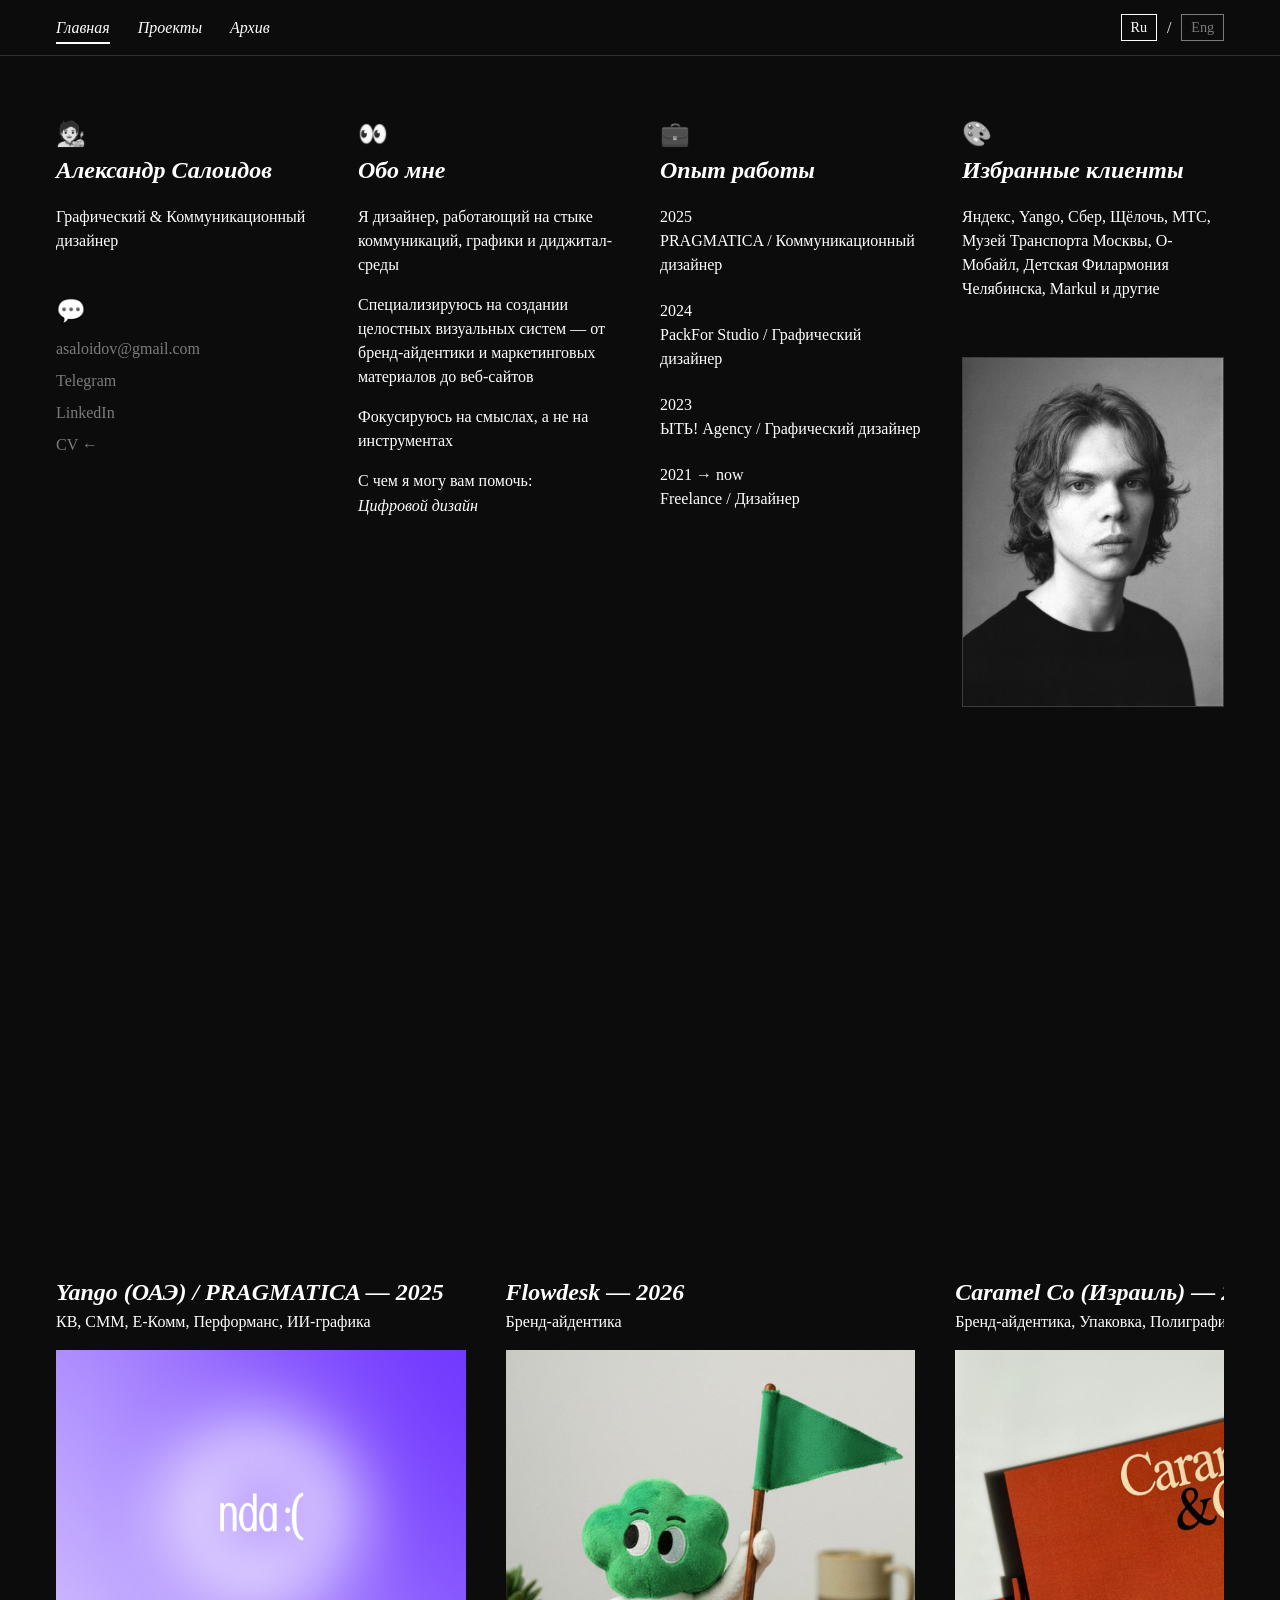
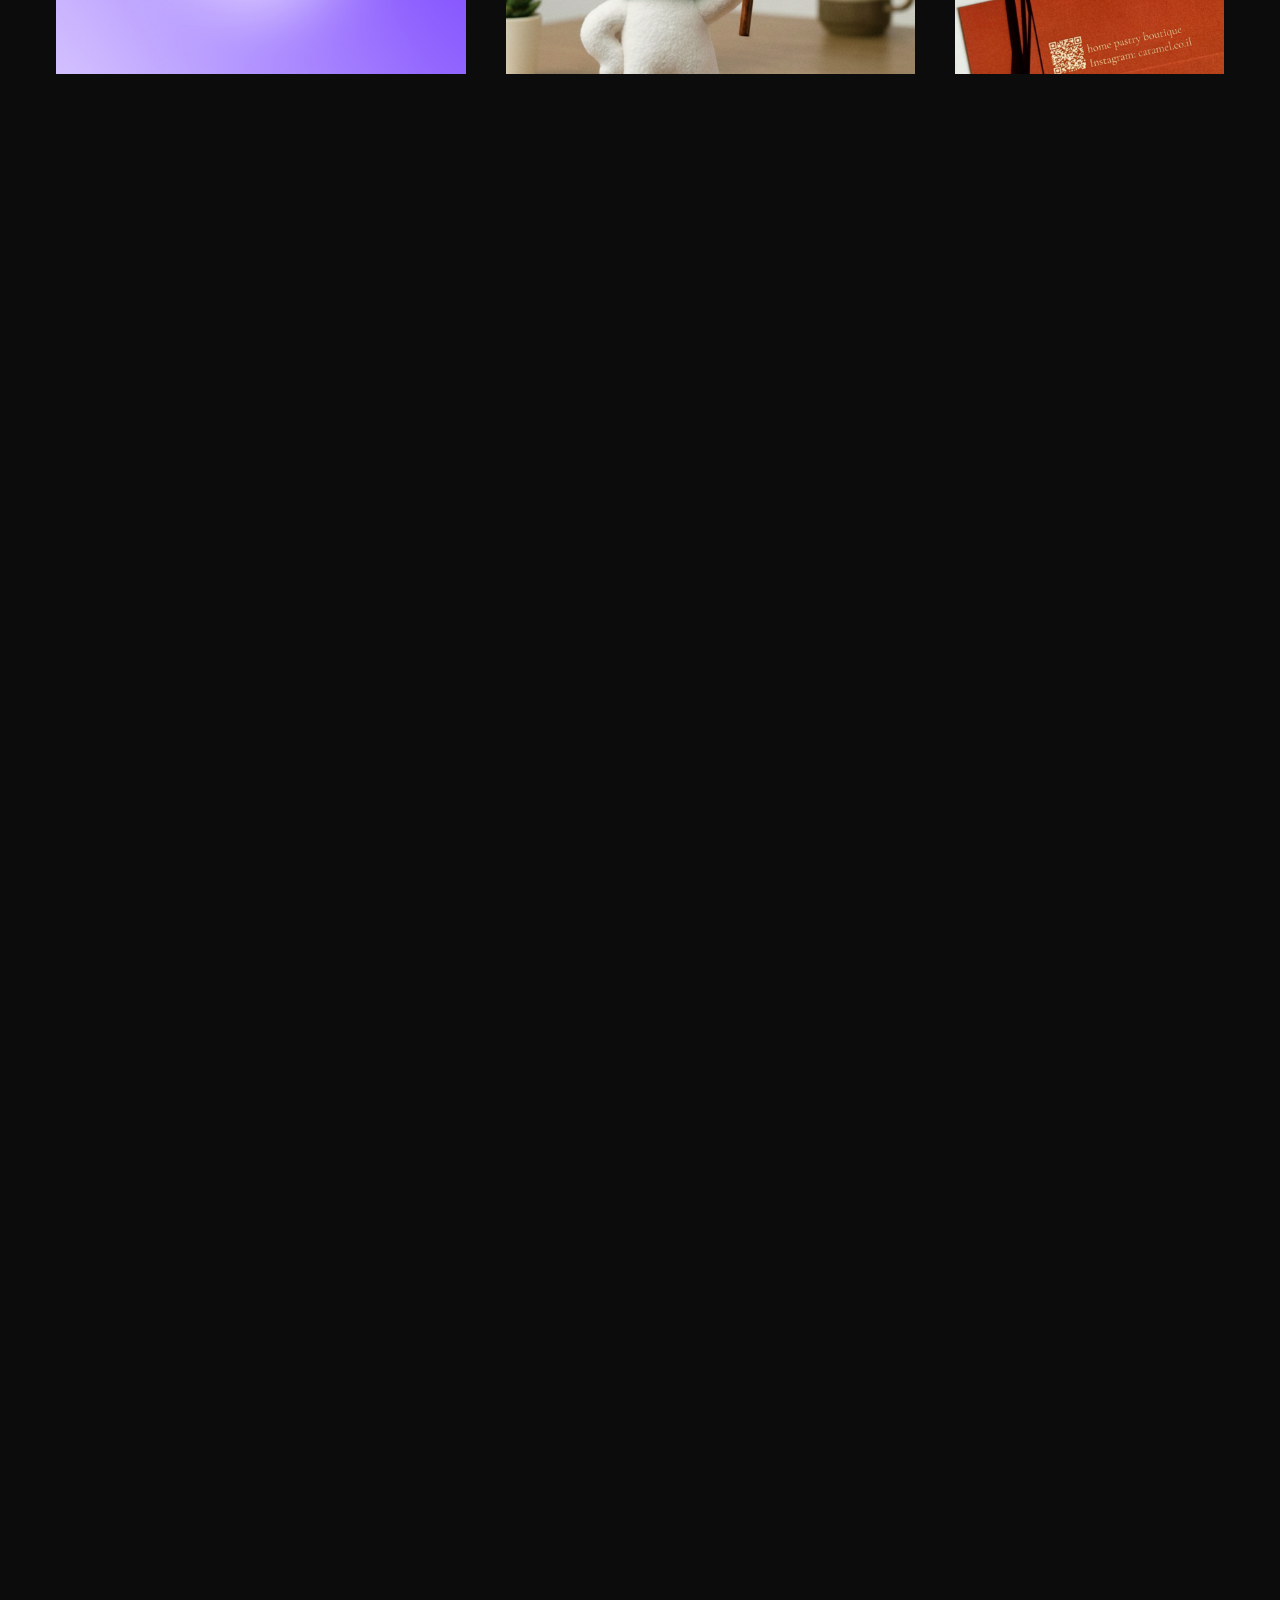
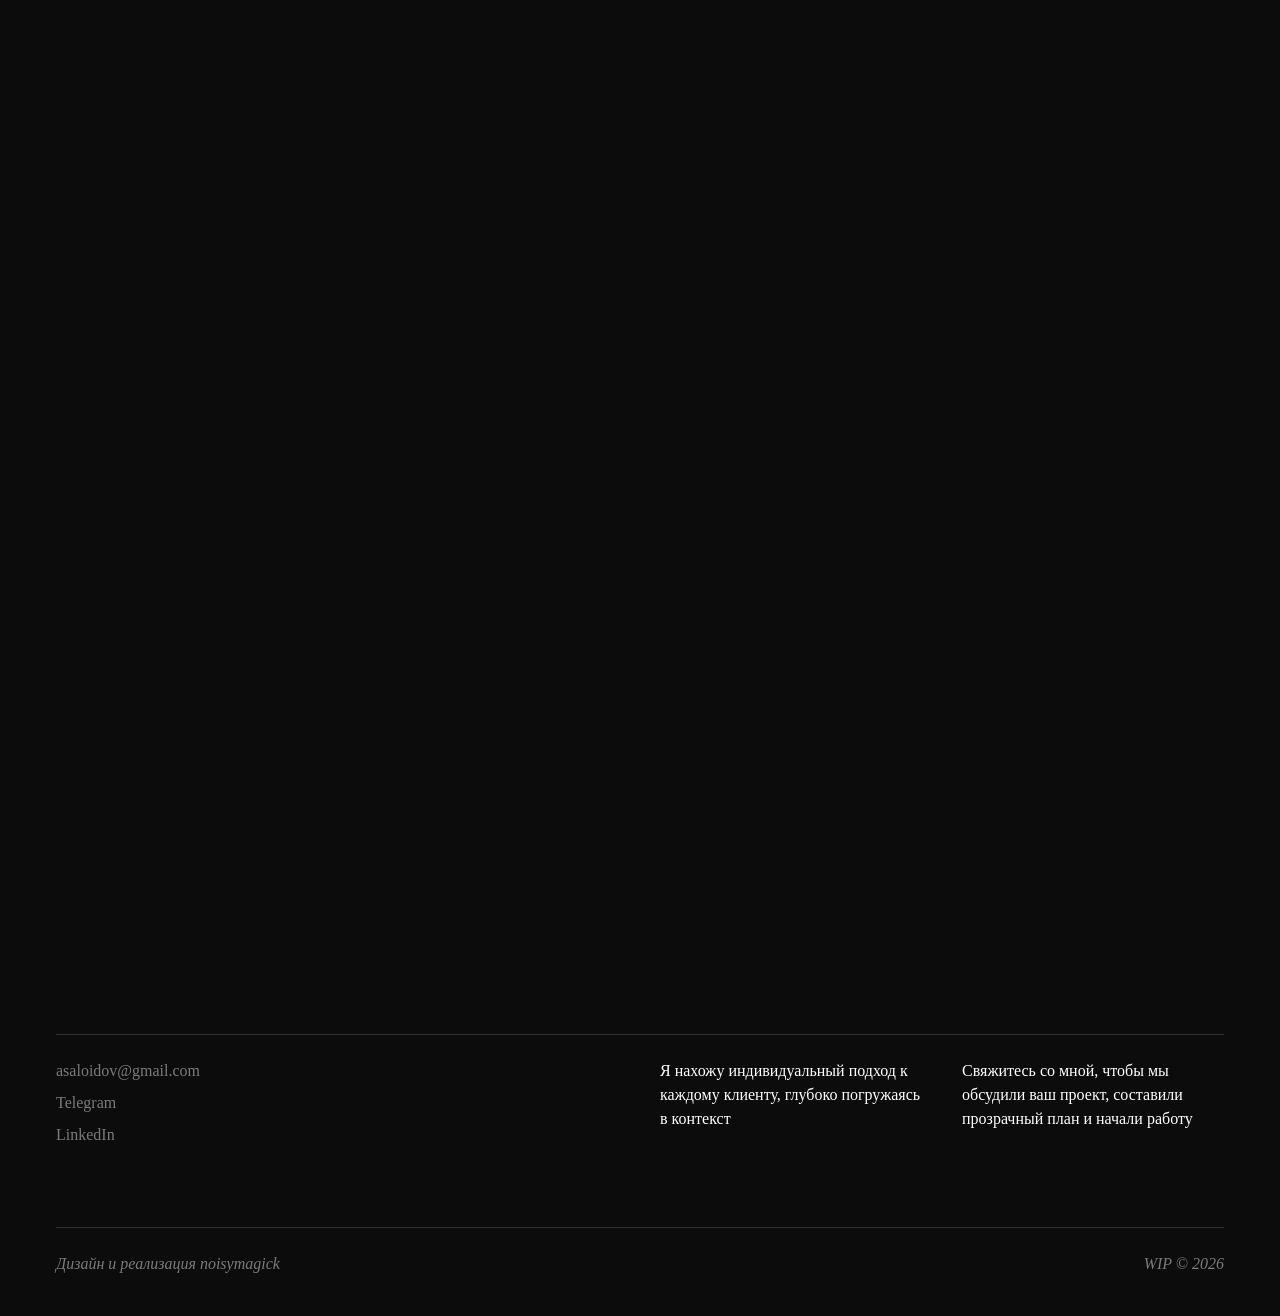
==== index.html @ b4a5da60 "Update portfolio: added preview image and index changes" ====
<!DOCTYPE html>
<html lang="ru">
<head>
<!-- Google tag (gtag.js) -->
<script async src="https://www.googletagmanager.com/gtag/js?id=G-329DNG7QFH"></script>
<script>
  window.dataLayer = window.dataLayer || [];
  function gtag(){dataLayer.push(arguments);}
  gtag('js', new Date());

  gtag('config', 'G-329DNG7QFH');
</script>

<!-- Стандартная кодировка и мета-тег для обеспечения адаптивности на устройствах -->
<meta charset="UTF-8">
<meta name="viewport" content="width=device-width, initial-scale=1.0">

<title>Alexander Saloidov — Portfolio</title>

    <!-- Open Graph (для превью в соцсетях) -->
    <meta property="og:title" content="Alexander Saloidov — Portfolio">
    <meta property="og:description" content="I am a designer working at the intersection of communications, graphic design, and digital environments.">
    <meta property="og:image" content="https://magick.website/img/Preview.jpg">
    <meta property="og:url" content="https://magick.website">
    <meta property="og:type" content="website">
    <meta name="twitter:card" content="summary_large_image">

    <link rel="icon" type="image/png" href="img/favicon.png">
    <link rel="stylesheet" href="style.css">

    <!-- Скрипт для предотвращения эффекта "мигания" контента при загрузке языка -->
    <script>
        (function() {
            var lang = localStorage.getItem('lang') || 'ru';
            var style = document.createElement('style');
            style.textContent = 'body:not(.lang-loaded) { visibility: hidden; }';
            document.head.appendChild(style);
            window.addEventListener('DOMContentLoaded', function() {
                var buttons = document.querySelectorAll('.lang-btn');
                buttons.forEach(function(btn) {
                    btn.classList.remove('active');
                    if (btn.dataset.lang === lang) {
                        btn.classList.add('active');
                    }
                });
            });
        })();
    </script>
</head>

<body>
<canvas class="grain"></canvas>

<header class="header">
    <!-- Навигационная панель с закреплением (sticky) -->
    <nav class="nav">

        <div class="nav-left">

            <div class="nav-indicator"></div>

            <a href="#home" data-i18n="nav.home">Home</a>
            <a href="#projects" data-i18n="nav.projects">Projects</a>
            <a href="#archive" data-i18n="nav.archive">Archive</a>

        </div>

        <div class="lang-switch">
            <!-- Кнопки переключения языка -->
            <button class="lang-btn active" data-lang="ru">
                Ru
            </button>

            <span>/</span>

            <button class="lang-btn" data-lang="en">
                Eng
            </button>

        </div>

    </nav>

</header>

<main>

<section id="home" class="hero reveal">
    <!-- Сетка вводного блока -->
    <div class="intro-grid">

        <div class="intro-col-1">

            <h2 data-i18n="hero.name">Alexander Saloidov</h2>

             <p data-i18n="hero.subtitle" style="margin-bottom: 40px;">Graphic & Communication Designer</p>

             <div class="links">
                 <p class="emoji-bw" style="margin-bottom: 0px; font-size: 24px;">💬</p>

                <a href="mailto:mail@gmail.com">
                    asaloidov@gmail.com
                </a>

                <a href="https://t.me/noisymagick" target="_blank">
                    Telegram
                </a>

                <a href="https://linkedin.com/in/noisymagick" target="_blank">
                    LinkedIn
                </a>

            <a href="https://drive.google.com/drive/folders/1M9Cwk7g5C73wEOG5dkeqZ1lVrzjtoS2z?usp=sharing" target="_blank" data-i18n="general.cv">CV ←</a>

            </div>

        </div>

        <div class="intro-col-2 about-me">
            <!-- Блок "Обо мне" -->
            <h2 data-i18n="hero.about_title">About me:</h2>
            <p data-i18n="hero.about_text_1">I am a designer working at the intersection of communications, graphic design, and digital environments.</p>
            <p data-i18n="hero.about_text_2">I specialize in creating holistic visual systems — from brand identity and marketing materials to websites.</p>
            <p data-i18n="hero.about_text_3">I focus on meaning, not tools.</p>
            <p data-i18n="hero.useful_for">How I can be useful:</p>
            <!-- Контейнер для сменяющихся тегов услуг -->
            <div id="service-tags"></div>

        </div>

        <div class="intro-col-3">
            <h2 data-i18n="hero.experience_title">Work experience:</h2>
            <div class="experience" id="experience-list">
                <!-- Заполняется динамически из JSON -->
            </div>

        </div>

        <div class="intro-col-4">
            <h2 data-i18n="hero.clients_title">Selected Clients:</h2>
            <p data-i18n="hero.clients_text">Yandex, Yango, Sber, Shchel.och, MTS, Moscow Transport Museum, O-Mobile, Chelyabinsk Children's Philharmonic, Markul and others</p>
            
            <div class="portrait">
                <!-- Секция с портретом, привязанная к колонке -->
                <img src="img/me.jpg" alt="portrait">
            </div>
        </div>

    </div>
</section>

<section id="projects" class="reveal" style="padding-top: 80px; margin-top: -56px;">
    <!-- Среда с горизонтальной прокруткой проектов -->
    <div class="projects-row" style="margin-bottom: 80px;">

        <a href="#" class="project-card" data-status="nda" data-project="project-yango.html">

            <div class="project-head">

                <h3 data-ru="Yango (ОАЭ) / PRAGMATICA — 2025" data-en="Yango (UAE) / PRAGMATICA — 2025">Yango (ОАЭ) / PRAGMATICA — 2025</h3>

                <p data-ru="КВ, СММ, Е-Комм, Перформанс, ИИ-графика" data-en="KVs, SMM, E-Comm, Performance, AI-graphics">КВ, SMM, E-Commerce, POS, Перформанс, ИИ-графика</p>

            </div>

            <div class="project-image">
                <img src="img_project_covers/Yasmina.jpg">

            </div>

        </a>

        <!--
        <a href="project-flowdesk.html" class="project-card" data-status="active">

            <div class="project-head">

                <h3 data-ru="Flowdesk — 2026" data-en="Flowdesk — 2026">Flowdesk — 2026</h3>

                <p data-ru="Бренд-айдентика" data-en="Brand Identity">Brand Identity</p>

            </div>

            <div class="project-image">

                <img src="img_project_covers/Flowdesk.jpg" alt="">

            </div>

        </a>
        -->

        <a href="project-flowdesk.html" class="project-card" data-status="active">

            <div class="project-head">

                <h3 data-ru="Flowdesk — 2026" data-en="Flowdesk — 2026">Flowdesk — 2026</h3>

                <p data-ru="Бренд-айдентика" data-en="Brand Identity">Brand Identity</p>

            </div>

            <div class="project-image">

                <img src="img_project_covers/Flowdesk.jpg" alt="">

            </div>

        </a>

        <a href="#" class="project-card" data-status="soon">

            <div class="project-head">

                <h3 data-ru="Caramel Co (Израиль) — 2024" data-en="Caramel Co (Israel) — 2024">Caramel Co (Израиль) — 2024</h3>

                <p data-ru="Бренд-айдентика, Упаковка, Полиграфия" data-en="Brand Identity, Packaging, Print Materials">Brand Identiy, Packaging, Print Materials</p>

            </div>

            <div class="project-image">

                <img src="img_project_covers/CaramelCo.jpg">

            </div>

        </a>

        <a href="#" class="project-card" data-status="nda">

            <div class="project-head">

                <h3 data-ru="Яндекс / PRAGMATICA — 2025" data-en="Yandex / PRAGMATICA — 2025">Яндекс / PRAGMATICA — 2025</h3>

                <p data-ru="КВ, Полиграфия, ИИ-Графика" data-en="KV's, Print Materials, AI-Graphics">КВ, Полиграфия, ИИ-Графика</p>

            </div>

            <div class="project-image">

                <img src="img_project_covers/AliceAI.jpg">

            </div>

        </a>

        <a href="project-lukum.html" class="project-card" data-status="Active">

            <div class="project-head">

                <h3 data-ru="Lukum / PackFor — 2024" data-en="Lukum / PackFor — 2024">Lukum / PackFor — 2024</h3>

                <p data-ru="Бренд-айдентика, упаковка" data-en="Brand Identity, Packaging">Brand Identiy, Packaging</p>

            </div>

            <div class="project-image">

                <img src="img_project_covers/LUKUM.jpg">

            </div>

        </a>


        <a href="#" class="project-card" data-status="soon">

            <div class="project-head">

                <h3 data-ru="Яндекс Музыка — 2026" data-en="Yandex Music — 2026">Яндекс Музыка — 2026</h3>

                <p data-ru="КВ, ИИ-графика" data-en="KVs, AI-graphics">КВ, ИИ-графика</p>

            </div>

            <div class="project-image">

                <img src="img_project_covers/YandexMusic.jpg">

            </div>

        </a>

        <a href="#" class="project-card" data-status="soon">

            <div class="project-head">

                <h3 data-ru="КРОВ — 2024" data-en="KROV — 2024">КРОВ — 2024</h3>

                <p data-ru="Бренд-айдентика, Полиграфия, Упаковка" data-en="Brand Identity, Print Materials, Packaging">Brand Identiy, Print Materials, Packaging</p>

            </div>

            <div class="project-image">

                <img src="img_project_covers/KROV.jpg">

            </div>

        </a>

        <a href="#" class="project-card" data-status="soon">

            <div class="project-head">

                <h3 data-ru="МРАКОБЕС — 2020 → 2026" data-en="MRAKOBES — 2020 → 2026">МРАКОБЕС — 2020 → 2026</h3>

                <p data-ru="Арт-Дирекшн" data-en="Art-Direction">Art-Direction, Print Materials, Logotype, Merch Design</p>

            </div>

            <div class="project-image">

                <img src="img_project_covers/MRAKOBES.jpg">

            </div>

        </a>

        <a href="#" class="project-card" data-status="soon">

            <div class="project-head">

                <h3 data-ru="О-Мобайл (Таджикистан) / ЫТЬ!  — 2024" data-en="O-Mobile (Tajikistan) / YT! — 2024">О-Мобайл (Таджикистан) / ЫТЬ!  — 2024</h3>

                <p data-ru="СММ, POS, КВ" data-en="SMM, POS, KVs">SMM, POS, KВ</p>

            </div>

            <div class="project-image">

                <img src="img_project_covers/OMobile.jpg">

            </div>

        </a>

        <a href="#" class="project-card" data-status="soon">

            <div class="project-head">

                <h3 data-ru="Agency Portfolio Redesign / ЫТЬ! — 2024" data-en="Agency Portfolio Redesign / YT! — 2024">Agency Portfolio Redesign / ЫТЬ! — 2024</h3>

                <p data-ru="Веб-дизайн" data-en="Web-Design">Web-Design</p>

            </div>

            <div class="project-image">

                <img src="img_project_covers/ITE_Website.jpg">

            </div>

        </a>

    </div>

</section>

<section id="archive" class="reveal">
    <!-- Сетка архива, изображения добавляются динамически из script.js -->
    <div class="archive-grid" id="archive-grid">
    </div>

</section>

<footer class="footer">
    <div class="footer-main">
        <div class="f-col contact">
            <a href="mailto:asaloidov@gmail.com">asaloidov@gmail.com</a>
            <a href="https://t.me/noisymagick" target="_blank">Telegram</a>
            <a href="https://linkedin.com/in/noisymagick" target="_blank">LinkedIn</a>
        </div>
        <div class="f-col">
            <p data-i18n="footer.open_to_work">Чувствуйте себя свободно, я открыт<br>к коммуникации</p>
        </div>
        <div class="f-col">
            <p data-i18n="footer.approach_text">Нахожу индивидуальный подход <br>к каждому клиенту, глубоко погружаясь<br>в контекст и цели</p>
        </div>
        <div class="f-col">
            <p data-i18n="footer.contact_text">Свяжитесь со мной, чтобы мы обсудили<br>ваш проект, составили прозрачный план<br>и начали работу</p>
        </div>
    </div>
    <div class="footer-bottom">
        <p data-i18n="footer.credits">Дизайн и реализация noisymagick</p>
        <p>WIP © 2026</p>
    </div>
</footer>

</main>

<!-- Модальное окно для доступа к проектам под NDA (защита паролем) -->
<div id="nda-modal" class="nda-modal">
    <div class="nda-modal-content">
        <div class="nda-input-row">
            <input type="password" id="nda-input" data-i18n-attr="placeholder:nda.placeholder">
            <button id="nda-submit"><span>&rarr;</span></button>
        </div>
    </div>
</div>

<script src="script.js"></script>

</body>
</html>
---- style.css ----
/* Эффект зерна */
.grain {
    position: fixed;
    top: 0;
    left: 0;
    width: 100%;
    height: 100%;
    z-index: 1000;
    pointer-events: none;
    opacity: 1;
}

/* Общие стили */
:root {
    --space-xs: 8px;
    --space-s: 16px;
    --space-m: 24px;
    --space-l: 40px;
    --space-xl: 80px;
    --space-xxl: 120px;
    --container-padding: 56px;
}

.container {
    padding-left: var(--container-padding);
    padding-right: var(--container-padding);
}

@media (max-width: 768px) {
    :root {
        --container-padding: 20px;
    }
}
* {
    margin: 0;
    padding: 0;
    box-sizing: border-box;
}

html {
    scroll-behavior: smooth;
    scroll-padding-top: 56px;
    -webkit-text-size-adjust: 100%;
    text-size-adjust: 100%;
}

/* Предотвращение мигания контента при загрузке языка */
body:not(.lang-loaded) {
    visibility: hidden;
}

body {
    background: #0C0C0C;
    color: #ffffff;
    font-family: "Times New Roman", serif;
    font-size: 1rem; /* 16px */
    line-height: 1.5;
}

a {
    text-decoration: none;
    color: white;
}

img {
    display: block;
    width: 100%;
}

/* Хедер и навигация */
.header {
    position: sticky;
    top: 0;
    z-index: 100;
    background: #0C0C0C;
}

.nav {
    height: 56px;
    display: flex;
    justify-content: space-between;
    align-items: center;
    padding: 0 var(--container-padding);
    border-bottom: 1px solid #ffffff26;
}

.nav-left {
    position: relative;
    display: flex;
    gap: 28px;
}

.nav-left a {
    font-size: 1em; /* 18px */
    font-style: italic;
}

.nav-indicator {
    position: absolute;
    bottom: -4px;
    left: 0;
    height: 2px;
    background: white;
    transition: width 0.3s cubic-bezier(0.4, 0, 0.2, 1), left 0.3s cubic-bezier(0.4, 0, 0.2, 1);
}

/* Языковой переключатель */
.lang-switch {
    display: flex;
    align-items: center;
    gap: 10px;
}

.lang-btn {
    background: #0C0C0C;
    border: 1px solid #ffffff;
    color: #ffffff;
    cursor: pointer;
    font-family: inherit;
    font-size: 0.888em; /* 16px */
    opacity: .45;
    transition: .25s;
    padding: 0.25em 0.625em;
}

.lang-btn:hover {
    opacity: 1;
}

.lang-btn.active {
    opacity: 1;
}

/* Главная секция */
.hero {
    min-height: 100vh;
    padding: 60px var(--container-padding) 100px;
}

.intro-grid {
    display: grid;
    grid-template-columns: repeat(4, 1fr);
    grid-template-rows: auto auto;
    gap: 40px;
    align-items: start;
}

/* Портрет */
.portrait {
    width: 100%;
    margin-top: 56px;
    transition: opacity 0.3s ease;
    opacity: 1;
}

.portrait.hidden {
    opacity: 0;
}

.intro-grid h2 {
    font-size: 1.5em; /* 24px */
    font-style: italic;
    margin-bottom: 0.7em;
}

h2 .emoji, h2 .emoji-bw {
    font-style: normal;
}

.intro-grid p {
    font-size: 1em; /* 16px */
    margin-bottom: 1.0em;
}

.about-me p:has(+ #service-tags) {
    margin-bottom: 0;
}

#service-tags {
    font-size: 1em; /* 16px */
    font-style: italic;
    opacity: 0.65;
    height: 1.5em;
    position: relative;
    transition: opacity 0.3s;
    margin-top: 0.1em;
}

.emoji {
    font-size: 11em; /* 36px */
    margin-top: 0.88em;
    filter: grayscale(100%);
}

.emoji-bw {
    filter: grayscale(100%);
    display: inline-block;
}

.links {
    margin-top: 24px;
    display: flex;
    flex-direction: column;
    gap: 8px;
}

.links a {
    width: max-content;
    opacity: .45;
    transition: .3s;
}

.links a:hover {
    opacity: 1;
}

.experience {
    display: flex;
    flex-direction: column;
    gap: 6px;
}

.portrait img {
    border: 1px solid rgba(255, 255, 255, .2);
}

/* Секция проектов */
#projects {
    padding: 0 var(--container-padding) 200px;
}

.projects-row {
    display: flex;
    gap: 40px;
    overflow-x: auto;
    scrollbar-width: none;
    align-items: flex-end;
}

.projects-row::-webkit-scrollbar {
    display: none;
}

.project-card {
    flex: 0 0 32vw;
    display: flex;
    flex-direction: column;
    gap: 1.0em;
    color: #ffffff;
    /* Фиксированная высота */
    height: 694px;
    padding-bottom: 0;
}

.project-head {
    height: 60px;
    margin-top: auto;
}

.project-head h3 {
    font-size: 1.5em; /* 24px */
    font-style: italic;
    margin-bottom: 0.01em;
    white-space: nowrap;
    overflow: hidden;
    text-overflow: ellipsis;
}

.project-head h3 .emoji, .project-head h3 .emoji-bw {
    font-style: normal;
}

.project-image {
    width: 100%;
    flex: 0 0 324px;
    overflow: hidden;
    order: 2;
    transition: flex .5s cubic-bezier(.22, .61, .36, 1);
}

.project-card:hover .project-image {
    flex: 0 0 calc(660px - 140px); /* Вычитаем высоту контента для компенсации */
}

@media (max-width: 1024px) {
    .project-head h3 {
        font-size: 1.25em;
    }
}

@media (max-width: 768px) {
    .project-card, .project-card:hover {
        height: auto;
    }
    .project-card:hover .project-image {
        flex: 0 0 324px;
    }
    .project-card:hover img {
        transform: scale(1);
    }
    .project-head h3 {
        font-size: 1.1em;
        max-width: 100%;
    }
}

.project-image img {
    width: 100%;
    height: 100%;
    object-fit: cover;
    transition: transform .9s cubic-bezier(.22, .61, .36, 1);
}

.project-card:hover img {
    transform: scale(1.05);
}

/* Курсор "Soon" */
.cursor-soon {
    position: fixed;
    pointer-events: none;
    z-index: 9999;
    font-size: 1em; /* 18px */
    font-style: italic;
    background: #000000;
    color: #ffffff;
    padding: 0.22em 0.55em;
    opacity: 0;
    transition: opacity 0.2s;
}

/* Архив */
#archive {
    padding: 80px var(--container-padding) 120px;
}

.archive-grid {
    column-count: 4;
    column-gap: 20px;
}

.archive-grid img {
    display: block;
    width: 100%;
    margin-bottom: 20px;
    break-inside: avoid;
    cursor: zoom-in;
    transition: opacity 0.3s ease, transform 0.3s ease;
}

.archive-grid img:hover {
    opacity: 0.8;
    transform: scale(1.02);
}

/* Модальные окна */
.image-modal, .nda-modal {
    display: none;
    position: fixed;
    top: 0;
    left: 0;
    width: 100%;
    height: 100%;
    background: #0c0c0cf2;
    justify-content: center;
    align-items: center;
    z-index: 1000;
}

.image-modal img {
    max-width: 90%;
    max-height: 90%;
    object-fit: contain;
}

.close-modal {
    position: absolute;
    top: 20px;
    right: 40px;
    color: white;
    font-size: 40px;
    cursor: pointer;
}

.nda-modal-content {
    background: #0C0C0C;
    padding: 0;
    width: 400px;
    border: 1px solid #333333;
}

.nda-input-row {
    display: flex;
    background: #0C0C0C;
}

.nda-input-row input {
    background: transparent;
    border: none;
    color: #ffffff;
    padding: 0.83em 1.11em;
    font-family: "Times New Roman", serif;
    font-size: 1em; /* 18px */
    font-style: italic;
    flex-grow: 1;
    outline: none;
}

.nda-input-row button {
    background: transparent;
    border-left: 1px solid #333333;
    color: #ffffff;
    padding: 0 1.11em;
    cursor: pointer;
    font-size: 1em; /* 18px */
    font-family: "Times New Roman", serif;
    transition: .25s;
    width: 3.33em;
    height: 3.33em;
    opacity: .45;
    border: 1px solid transparent;
}

.nda-input-row button:hover {
    opacity: 1;
    border: 1px solid #ffffff;
}

#nda-error {
    font-family: "Times New Roman", serif;
    font-style: italic;
    font-size: 0.888em; /* 16px */
    color: #888;
    margin-top: 0.55em;
}

/* Эффект появления */
.reveal {
    opacity: 0;
    transition: opacity 0.8s ease-out;
}

.reveal.visible {
    opacity: 1;
}

/* CTA Секция */
.contact-cta {
    padding: var(--space-xl) var(--container-padding);
}

.email-row {
    margin-top: var(--space-l);
    font-size: 4em;
    font-style: italic;
    border-top: 1px solid #ffffff26;
    padding-top: var(--space-m);
}

/* Футер */
.footer {
    padding: 0 var(--container-padding) var(--space-l);
}

.footer-main {
    display: grid;
    grid-template-columns: repeat(4, 1fr);
    gap: var(--space-l);
    padding-top: var(--space-m);
    padding-bottom: 80px;
    border-top: 1px solid #ffffff26;
    border-bottom: 1px solid #ffffff26;
}

.f-col {
    display: flex;
    flex-direction: column;
    gap: 16px;
}

.f-col.contact {
    gap: 8px;
}

.f-col.contact a {
    width: max-content;
    opacity: .45;
    transition: .3s;
}

.f-col.contact a:hover {
    opacity: 1;
}

.footer-line {
    display: none;
}

.footer-bottom {
    display: flex;
    justify-content: space-between;
    padding-top: var(--space-m);
    opacity: 0.45;
    font-size: 1rem;
    font-style: italic;
}

@media (max-width: 768px) {
    .footer { padding: 0 20px var(--space-l); }
    .footer-main {
        grid-template-columns: 1fr;
        gap: var(--space-l);
    }
    .footer-line { margin-left: -20px; }
}

/* Проектная страница - стили */
.project-content-wrapper {
    display: flex;
    height: calc(100vh - 56px);
    overflow: hidden;
    padding: var(--container-padding);
    gap: 40px;
}

.project-info {
    width: 30%;
    overflow-y: auto;
}

.project-content {
    width: 70%;
    overflow-y: auto;
    scrollbar-width: none;
}

.project-content::-webkit-scrollbar {
    display: none;
}

.project-content img {
    width: 100%;
    display: block;
    margin: 0;
    padding: 0;
}

.project-info h1 {
    font-size: 1.5em; /* 24px */
    font-style: italic;
    margin-bottom: 1em;
}

.project-meta {
    margin-bottom: 2em;
}

.meta-label {
    font-size: 0.888em; /* 16px */
    font-style: italic;
    margin-bottom: 0.22em !important;
}

.meta-value {
    font-size: 1em; /* 18px */
    margin-bottom: 1.11em !important;
}

.project-info p {
    font-size: 1em; /* 18px */
    margin-bottom: 1.11em;
    line-height: 1.35;
}

.back-link {
    display: inline-block;
    margin-bottom: 40px;
    font-style: italic;
    text-decoration: none;
    color: #ffffff;
    opacity: 0.6;
}

.back-link:hover {
    opacity: 1;
}

.behance-link {
    font-style: italic;
    color: #888;
    text-decoration: none;
    transition: .3s;
}

.behance-link:hover {
    opacity: 1;
    color: #fff;
}

/* Адаптивность */
@media (max-width: 1200px) {
    .intro-grid {
        grid-template-columns: repeat(4, 1fr);
        gap: 50px;
    }
    .project-card {
        flex: 0 0 42vw;
    }
}

@media (max-width: 768px) {
    .nda-modal-content {
        width: calc(100% - 40px);
    }
    .nav { padding: 0 var(--container-padding); }
    .hero { padding: 40px var(--container-padding) 80px; }
    #projects, #archive, .footer {
        padding-left: var(--container-padding);
        padding-right: var(--container-padding);
    }
    .footer {
        grid-template-columns: 1fr;
        gap: 30px;
    }
    .intro-grid {
        grid-template-columns: 1fr;
        gap: 40px;
    }
    .portrait {
        position: fixed;
        bottom: 20px;
        right: 20px;
        width: 40vw;
        max-width: 160px;
        z-index: 50;
        margin-top: 0;
    }
    .nav-left { gap: 16px; }
    .nav-left a { font-size: 0.888em; /* 16px */ }
    .project-card { flex: 0 0 85vw; }
    .archive-grid { column-count: 2; column-gap: 15px; }
    
    .project-content-wrapper {
        flex-direction: column;
        height: auto;
        overflow-y: auto;
        padding: 20px;
        gap: 20px;
    }
    .project-info {
        width: 100%;
        overflow: visible;
    }
    .project-content {
        width: 100%;
        overflow: visible;
    }
    /* Добавляем перенос слов для предотвращения артефактов */
    body {
        word-break: break-word;
    }
}
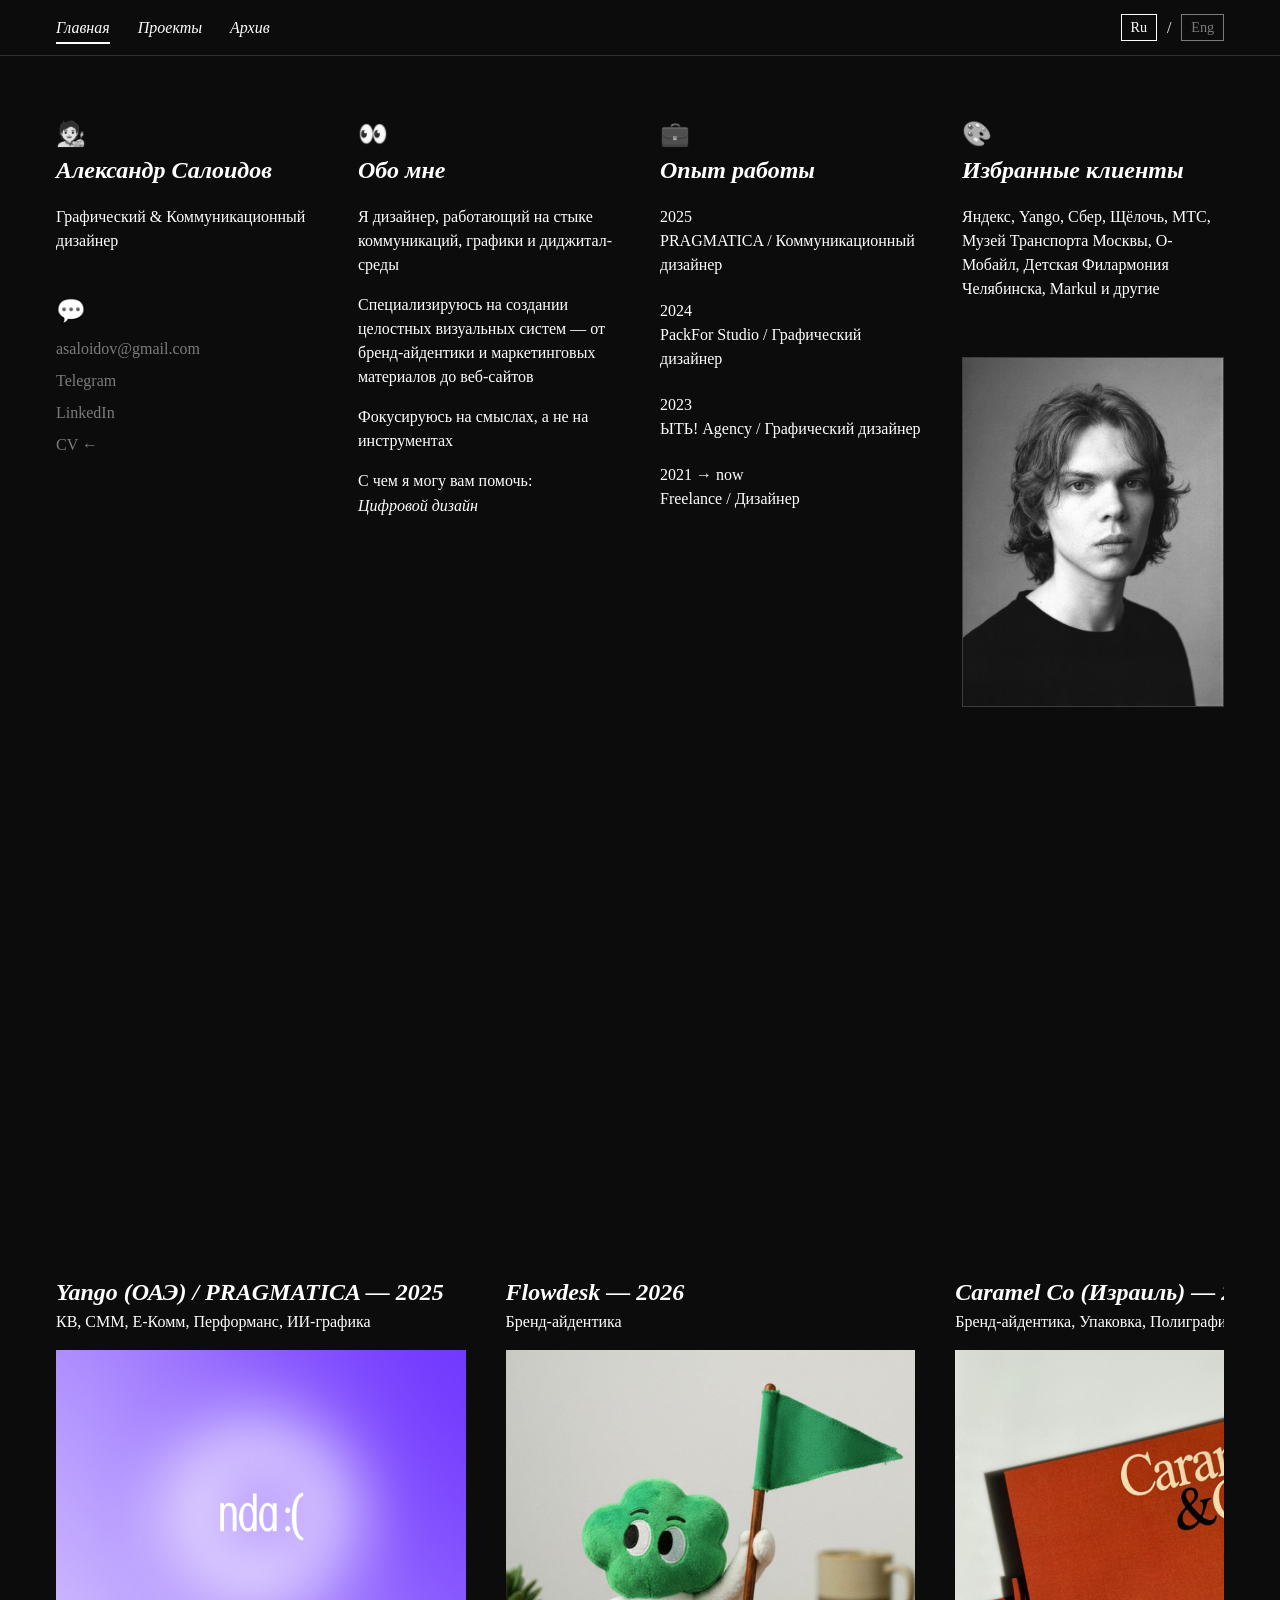
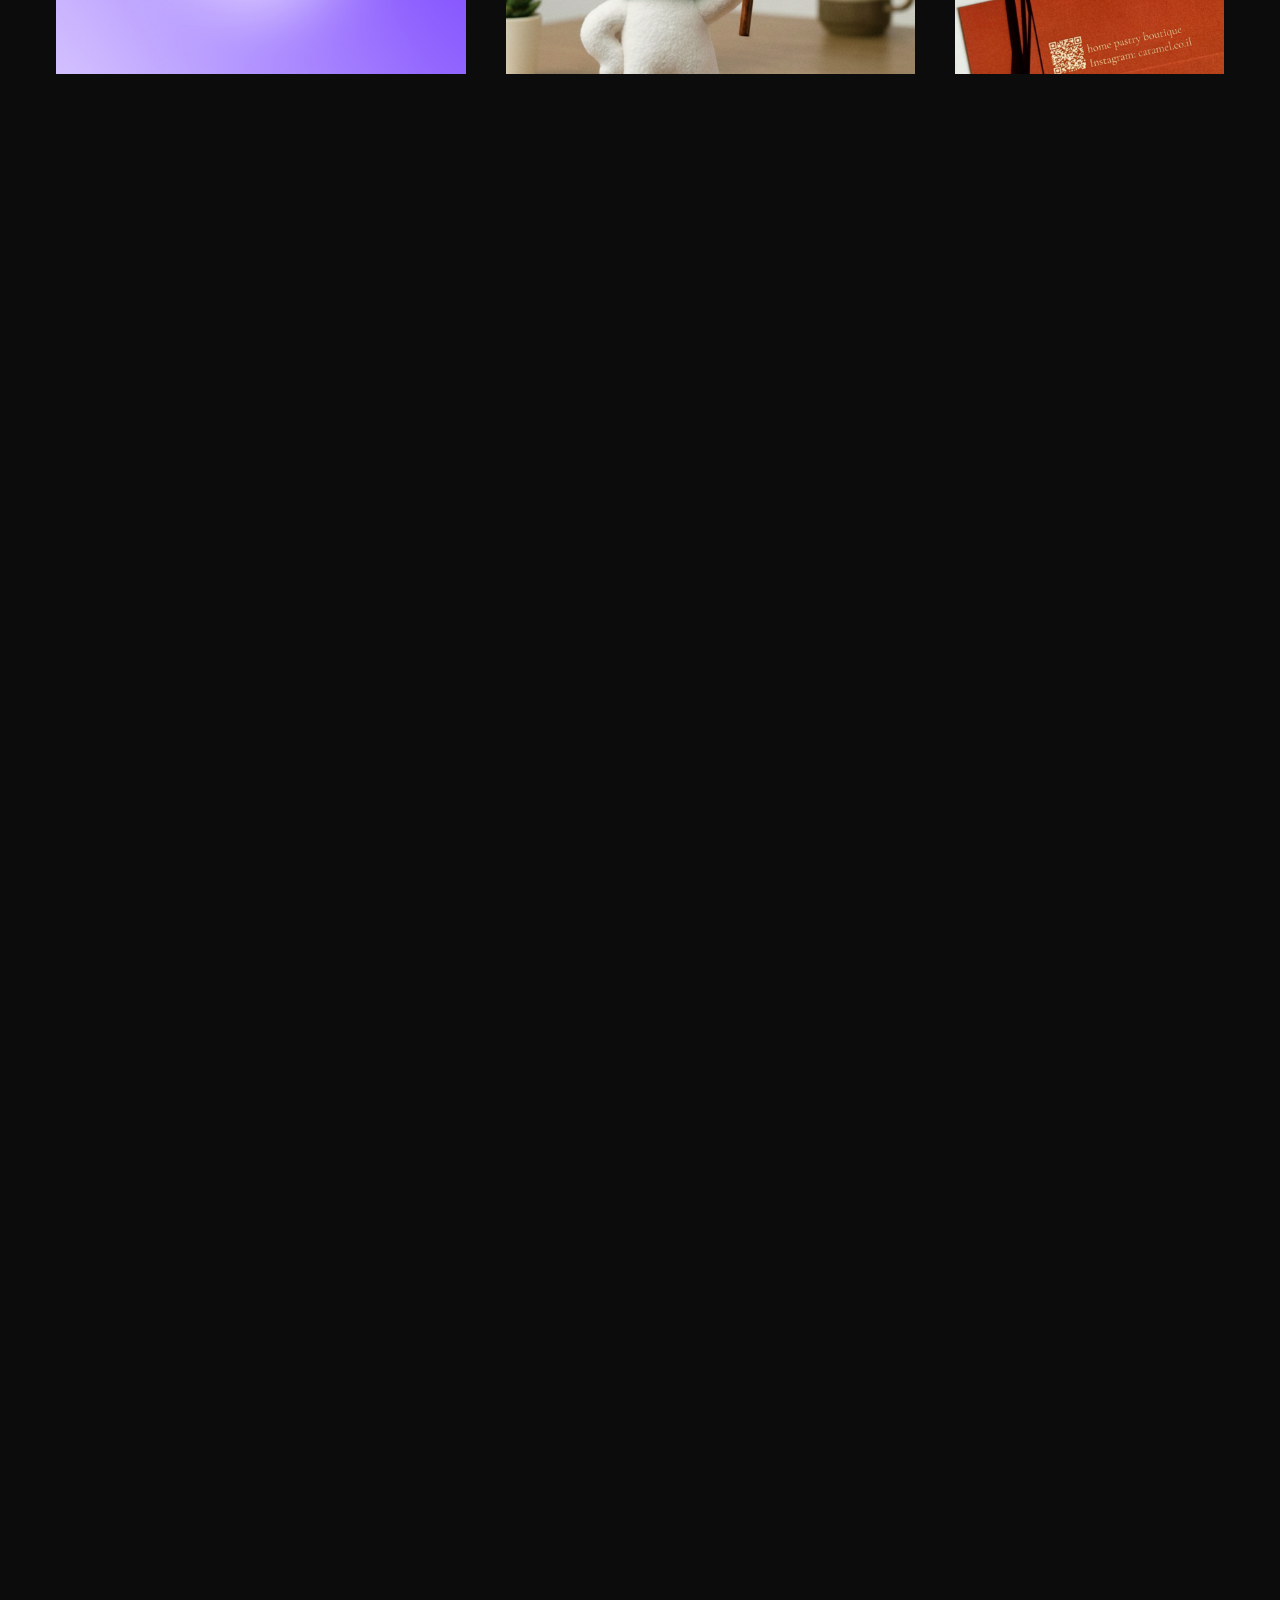
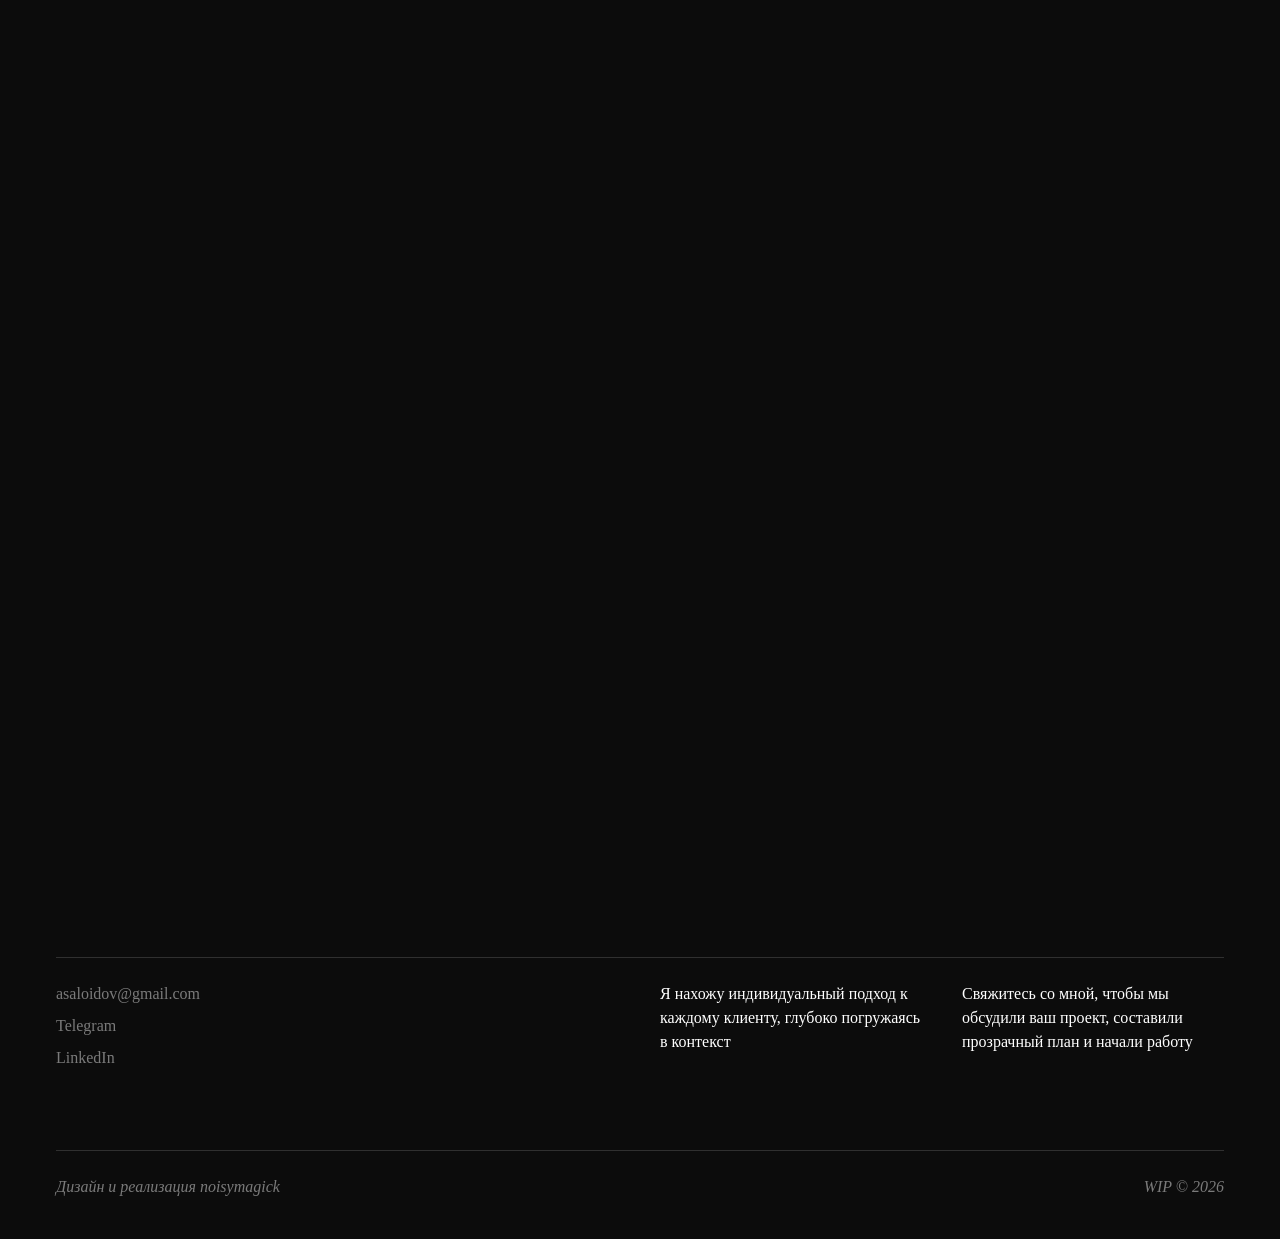
==== commit a2e973e6: "Update og:image URL to break cache" ====
--- a/index.html
+++ b/index.html
@@ -20,7 +20,7 @@
     <!-- Open Graph (для превью в соцсетях) -->
     <meta property="og:title" content="Alexander Saloidov — Portfolio">
     <meta property="og:description" content="I am a designer working at the intersection of communications, graphic design, and digital environments.">
-    <meta property="og:image" content="https://magick.website/img/Preview.jpg">
+    <meta property="og:image" content="https://magick.website/img/Preview.jpg?v=2">
     <meta property="og:url" content="https://magick.website">
     <meta property="og:type" content="website">
     <meta name="twitter:card" content="summary_large_image">
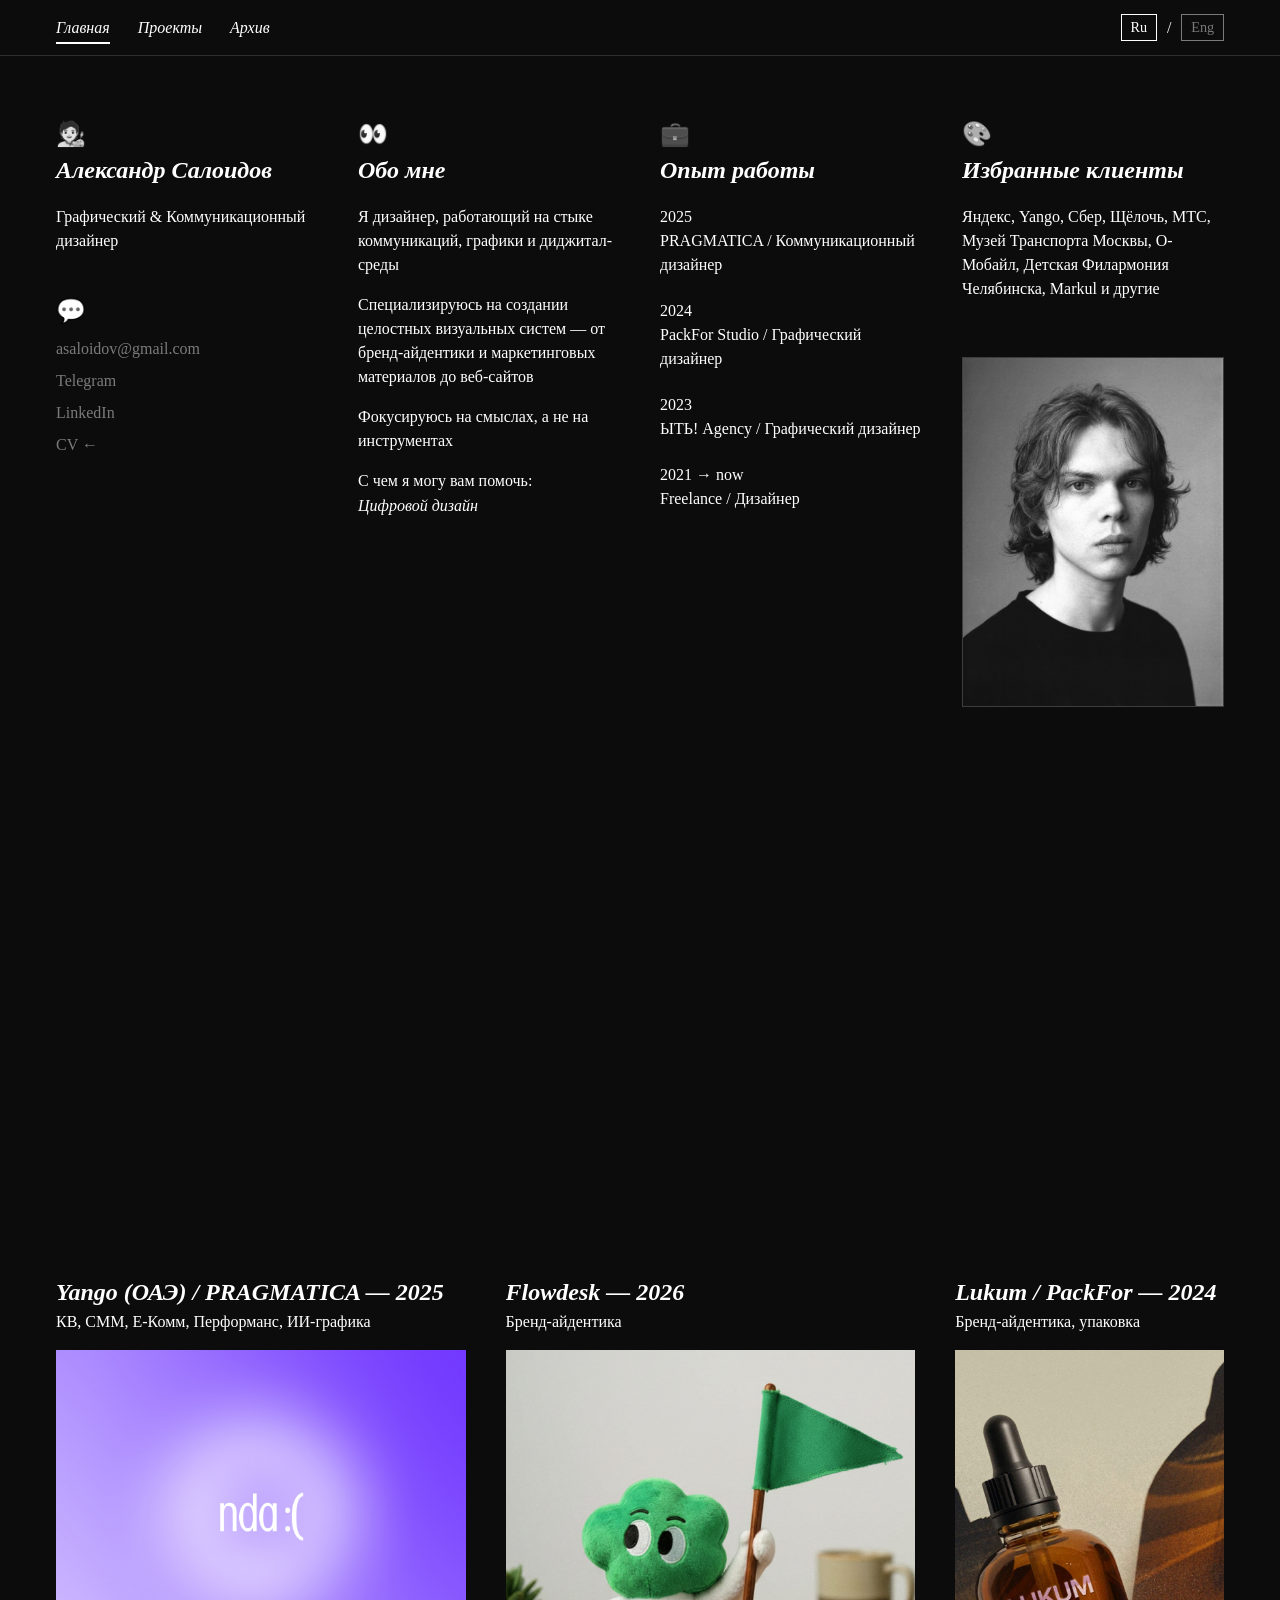
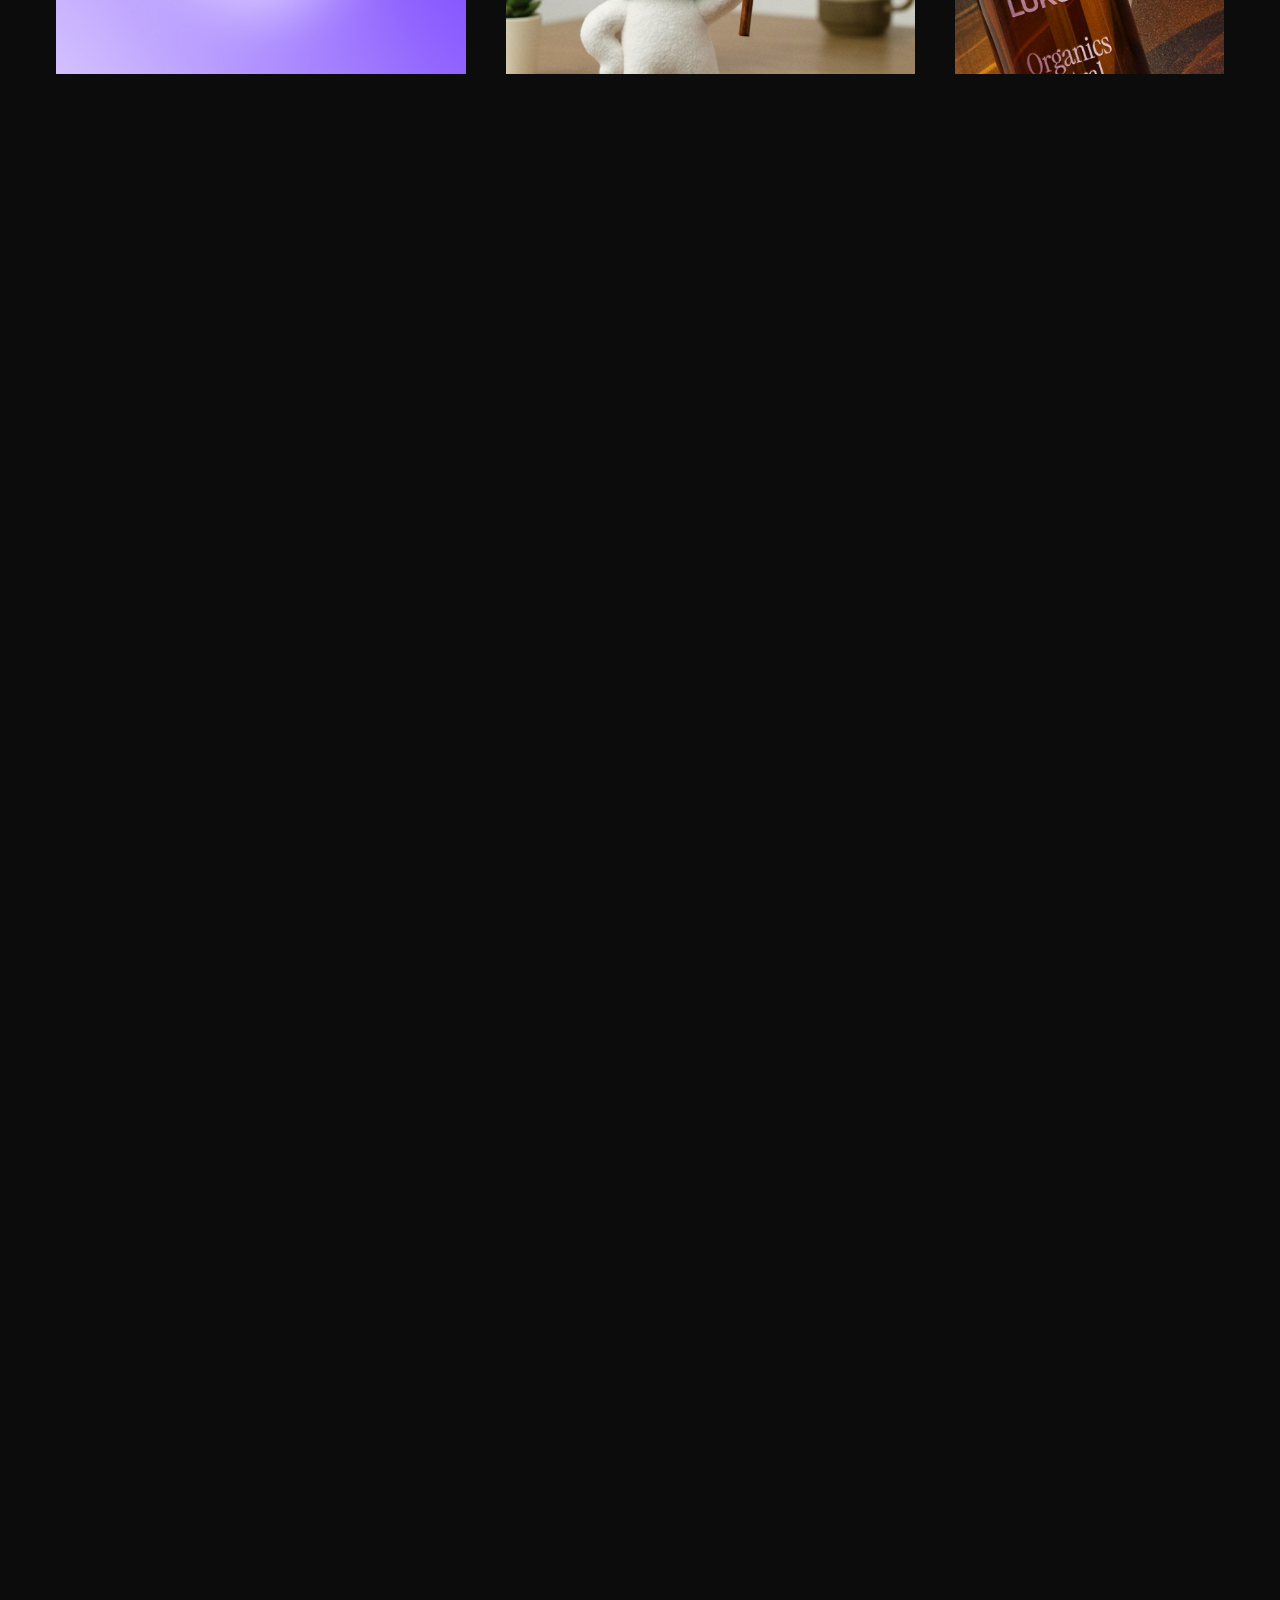
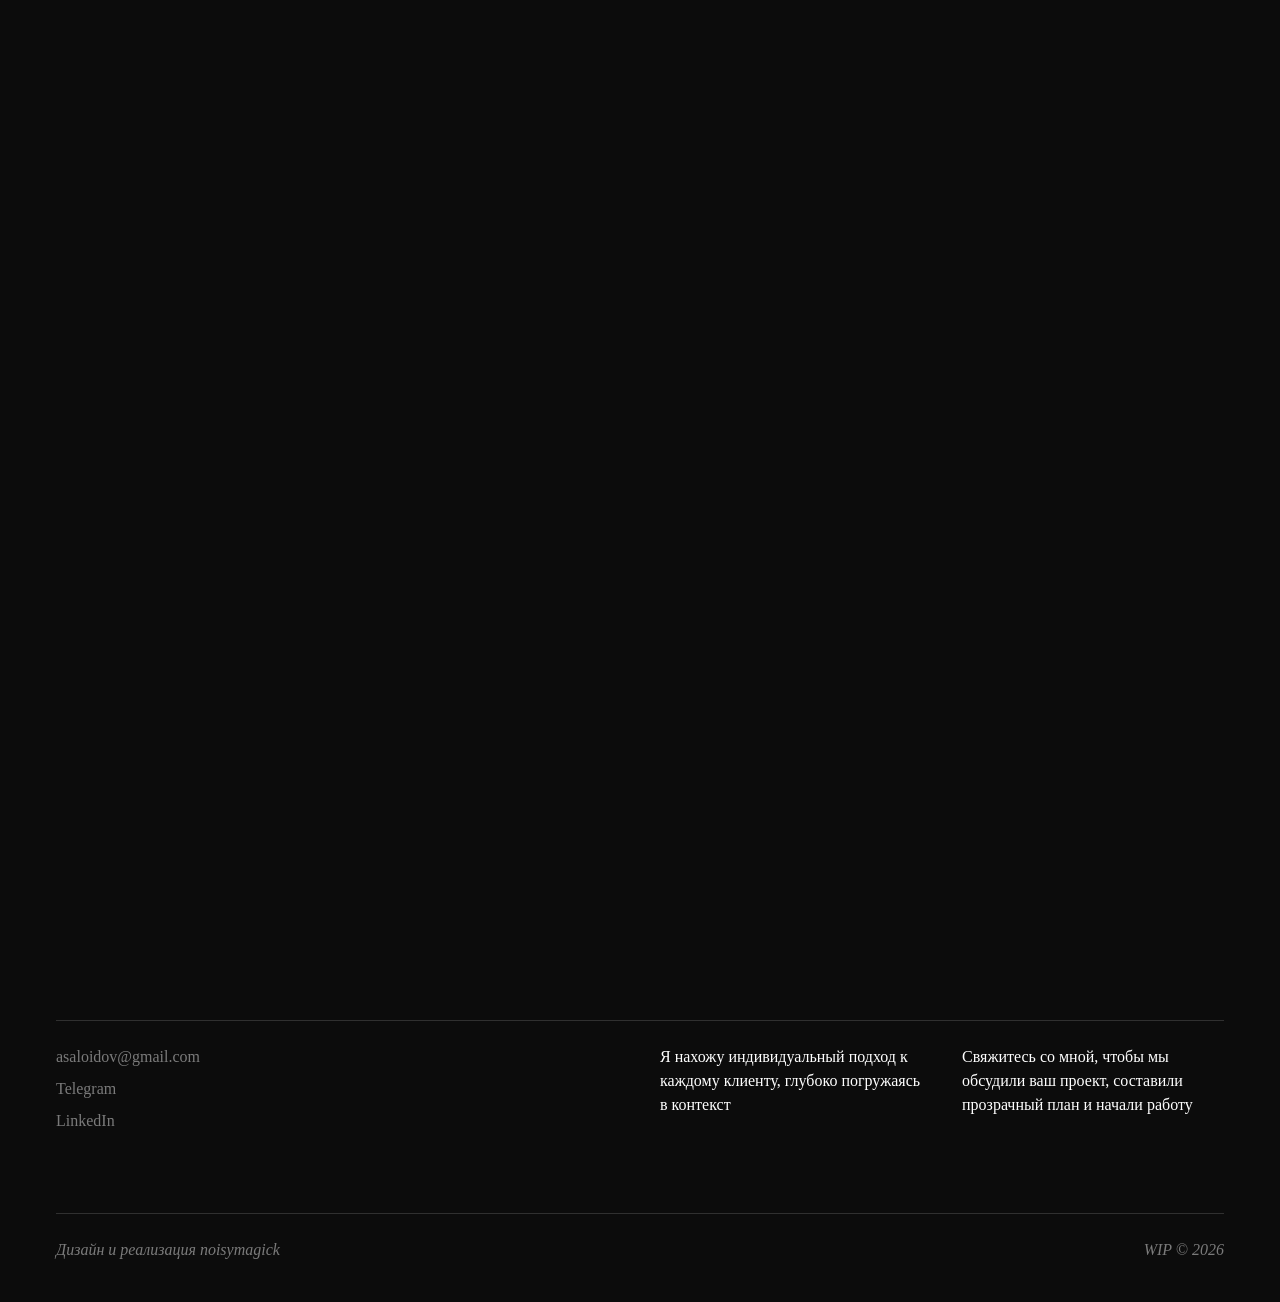
==== commit 0c021f37: "Reorganize project structure: move project files to projects/ directory and update main pages" ====
--- a/index.html
+++ b/index.html
@@ -153,7 +153,7 @@
     <!-- Среда с горизонтальной прокруткой проектов -->
     <div class="projects-row" style="margin-bottom: 80px;">
 
-        <a href="#" class="project-card" data-status="nda" data-project="project-yango.html">
+        <a href="#" class="project-card" data-status="nda" data-project="project-yango/">
 
             <div class="project-head">
 
@@ -164,14 +164,13 @@
             </div>
 
             <div class="project-image">
-                <img src="img_project_covers/Yasmina.jpg">
-
-            </div>
-
-        </a>
-
-        <!--
-        <a href="project-flowdesk.html" class="project-card" data-status="active">
+                <img src="projects/project_covers/Yasmina.jpg">
+
+            </div>
+
+        </a>
+
+        <a href="projects/flowdesk/" class="project-card" data-status="active" data-project="projects/flowdesk/">
 
             <div class="project-head">
 
@@ -183,26 +182,25 @@
 
             <div class="project-image">
 
-                <img src="img_project_covers/Flowdesk.jpg" alt="">
-
-            </div>
-
-        </a>
-        -->
-
-        <a href="project-flowdesk.html" class="project-card" data-status="active">
-
-            <div class="project-head">
-
-                <h3 data-ru="Flowdesk — 2026" data-en="Flowdesk — 2026">Flowdesk — 2026</h3>
-
-                <p data-ru="Бренд-айдентика" data-en="Brand Identity">Brand Identity</p>
-
-            </div>
-
-            <div class="project-image">
-
-                <img src="img_project_covers/Flowdesk.jpg" alt="">
+                <img src="projects/project_covers/Flowdesk.jpg" alt="">
+
+            </div>
+
+        </a>
+
+        <a href="projects/lukum/" class="project-card" data-status="Active" data-project="projects/lukum/">
+
+            <div class="project-head">
+
+                <h3 data-ru="Lukum / PackFor — 2024" data-en="Lukum / PackFor — 2024">Lukum / PackFor — 2024</h3>
+
+                <p data-ru="Бренд-айдентика, упаковка" data-en="Brand Identity, Packaging">Brand Identiy, Packaging</p>
+
+            </div>
+
+            <div class="project-image">
+
+                <img src="projects/project_covers/LUKUM.jpg">
 
             </div>
 
@@ -220,7 +218,7 @@
 
             <div class="project-image">
 
-                <img src="img_project_covers/CaramelCo.jpg">
+                <img src="projects/project_covers/CaramelCo.jpg">
 
             </div>
 
@@ -238,30 +236,11 @@
 
             <div class="project-image">
 
-                <img src="img_project_covers/AliceAI.jpg">
-
-            </div>
-
-        </a>
-
-        <a href="project-lukum.html" class="project-card" data-status="Active">
-
-            <div class="project-head">
-
-                <h3 data-ru="Lukum / PackFor — 2024" data-en="Lukum / PackFor — 2024">Lukum / PackFor — 2024</h3>
-
-                <p data-ru="Бренд-айдентика, упаковка" data-en="Brand Identity, Packaging">Brand Identiy, Packaging</p>
-
-            </div>
-
-            <div class="project-image">
-
-                <img src="img_project_covers/LUKUM.jpg">
-
-            </div>
-
-        </a>
-
+                <img src="projects/project_covers/AliceAI.jpg">
+
+            </div>
+
+        </a>
 
         <a href="#" class="project-card" data-status="soon">
 
@@ -275,7 +254,7 @@
 
             <div class="project-image">
 
-                <img src="img_project_covers/YandexMusic.jpg">
+                <img src="projects/project_covers/YandexMusic.jpg">
 
             </div>
 
@@ -293,7 +272,7 @@
 
             <div class="project-image">
 
-                <img src="img_project_covers/KROV.jpg">
+                <img src="projects/project_covers/KROV.jpg">
 
             </div>
 
@@ -311,7 +290,7 @@
 
             <div class="project-image">
 
-                <img src="img_project_covers/MRAKOBES.jpg">
+                <img src="projects/project_covers/MRAKOBES.jpg">
 
             </div>
 
@@ -329,7 +308,7 @@
 
             <div class="project-image">
 
-                <img src="img_project_covers/OMobile.jpg">
+                <img src="projects/project_covers/OMobile.jpg">
 
             </div>
 
@@ -347,7 +326,7 @@
 
             <div class="project-image">
 
-                <img src="img_project_covers/ITE_Website.jpg">
+                <img src="projects/project_covers/ITE_Website.jpg">
 
             </div>
 
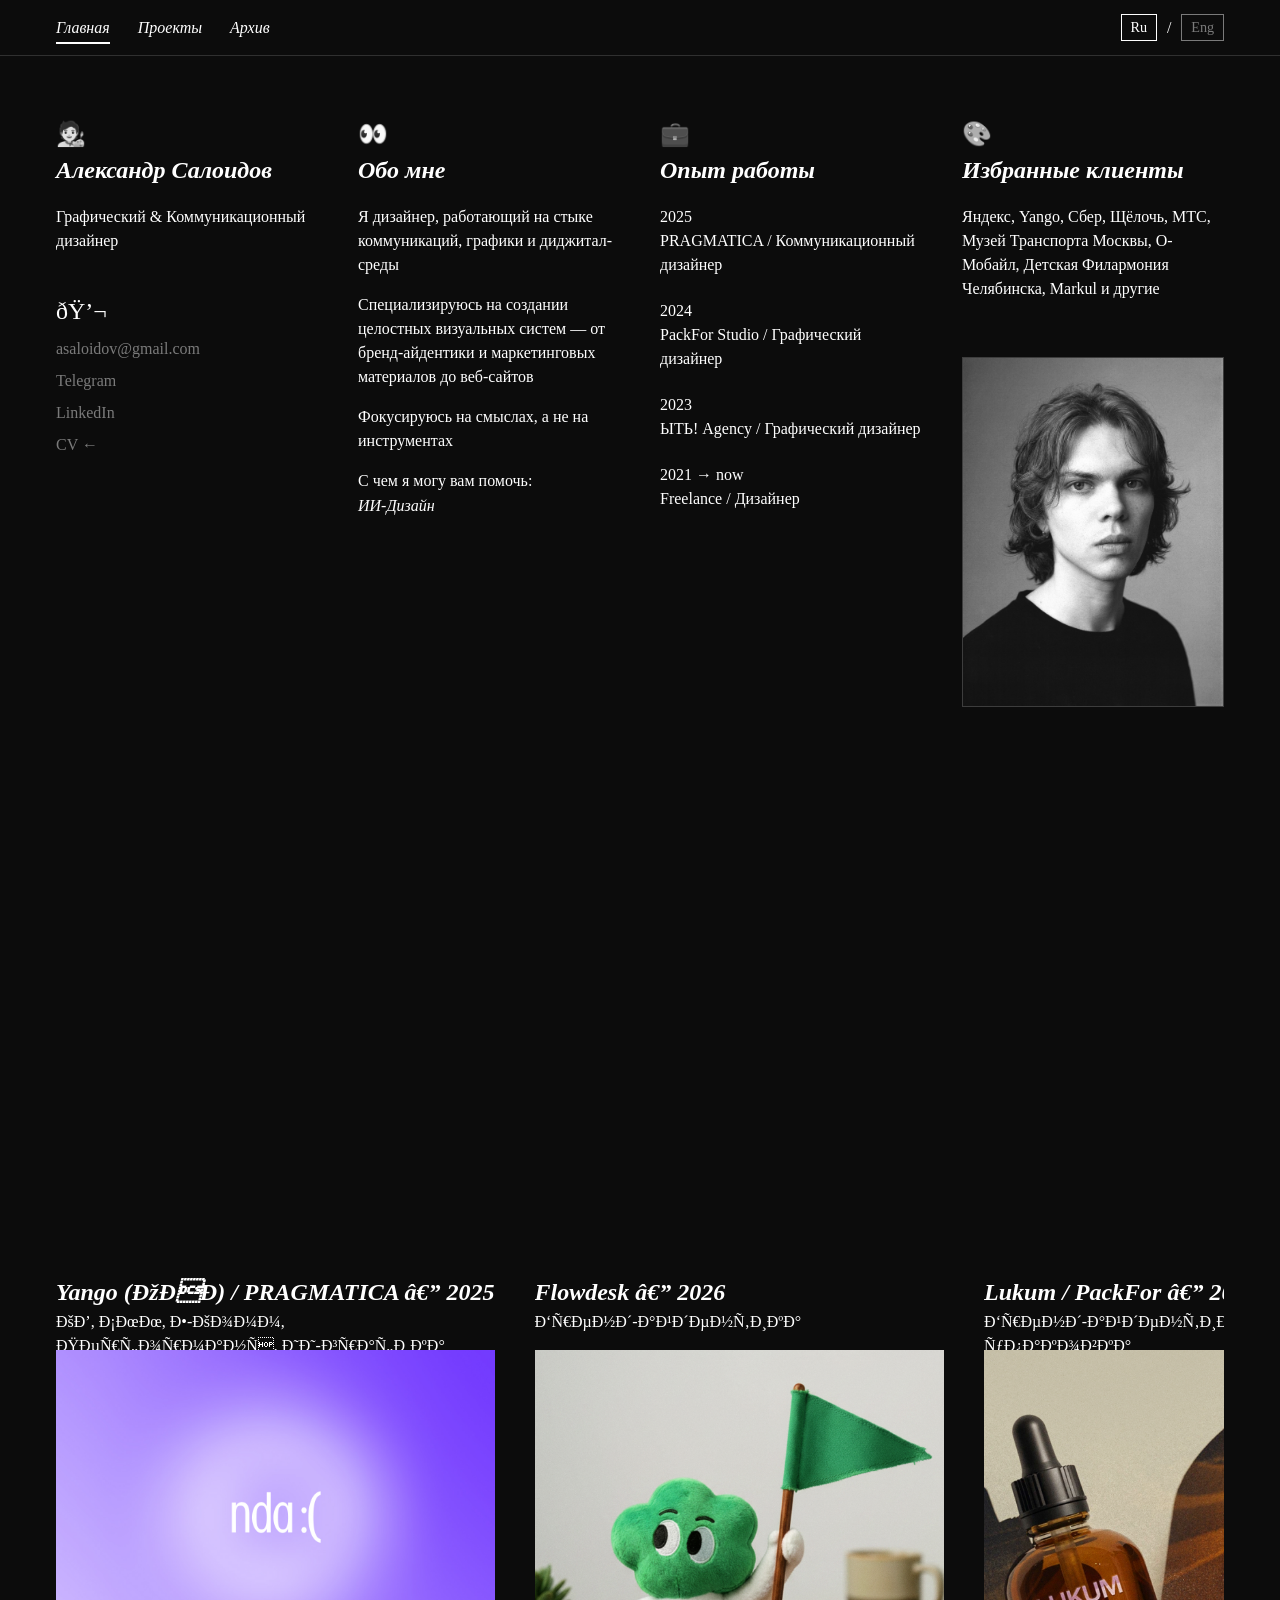
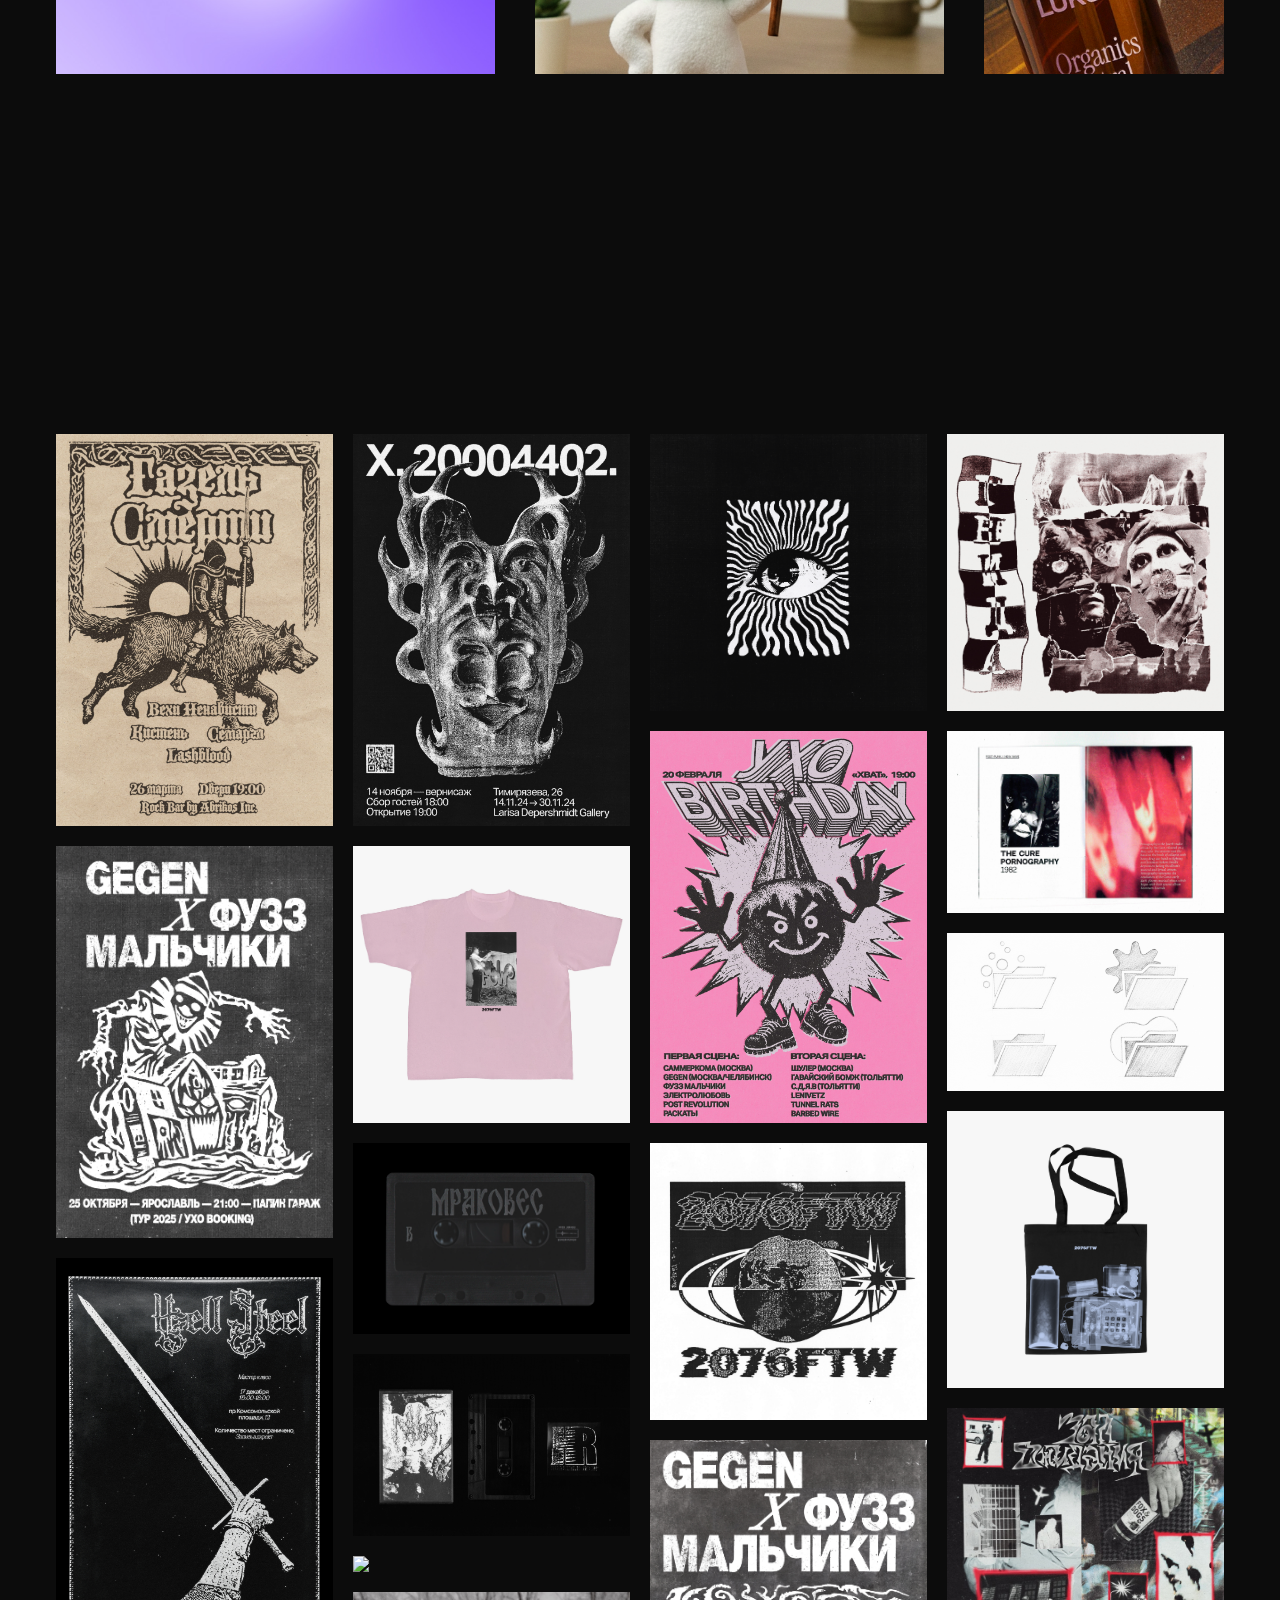
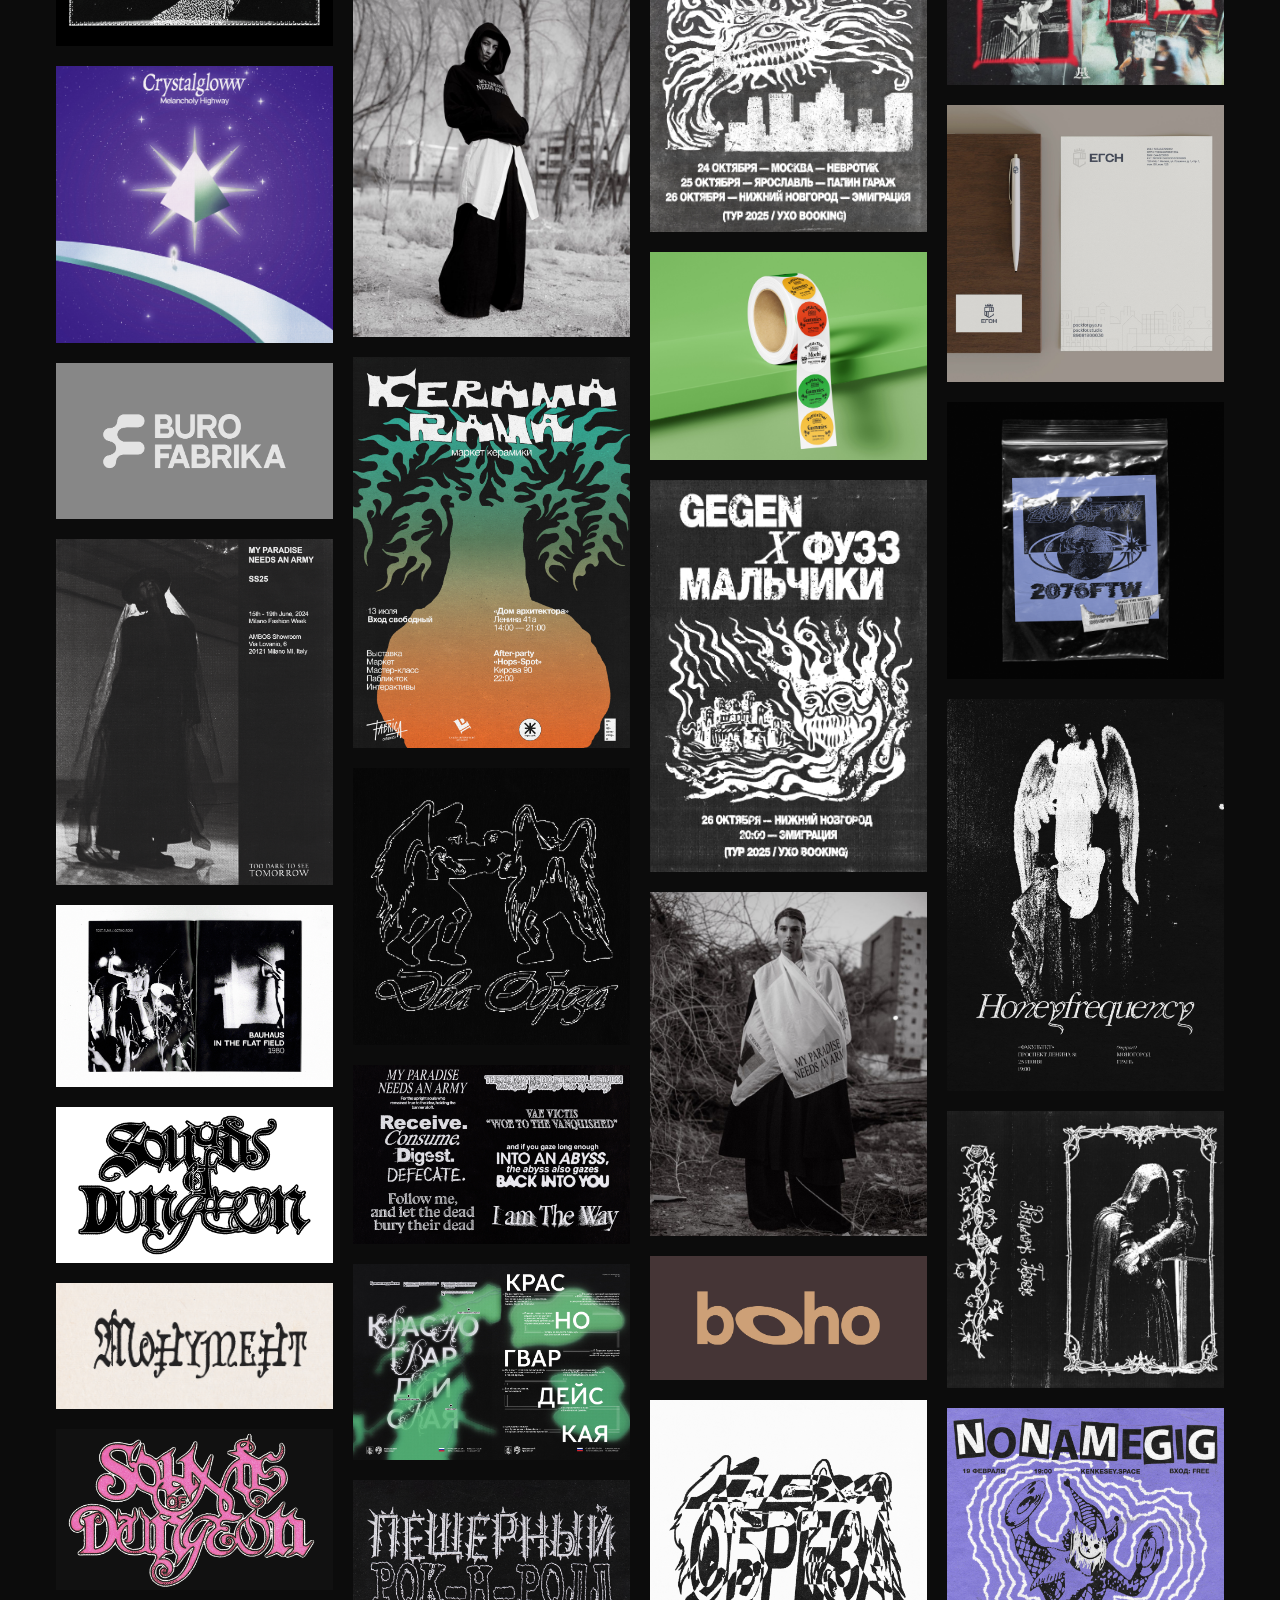
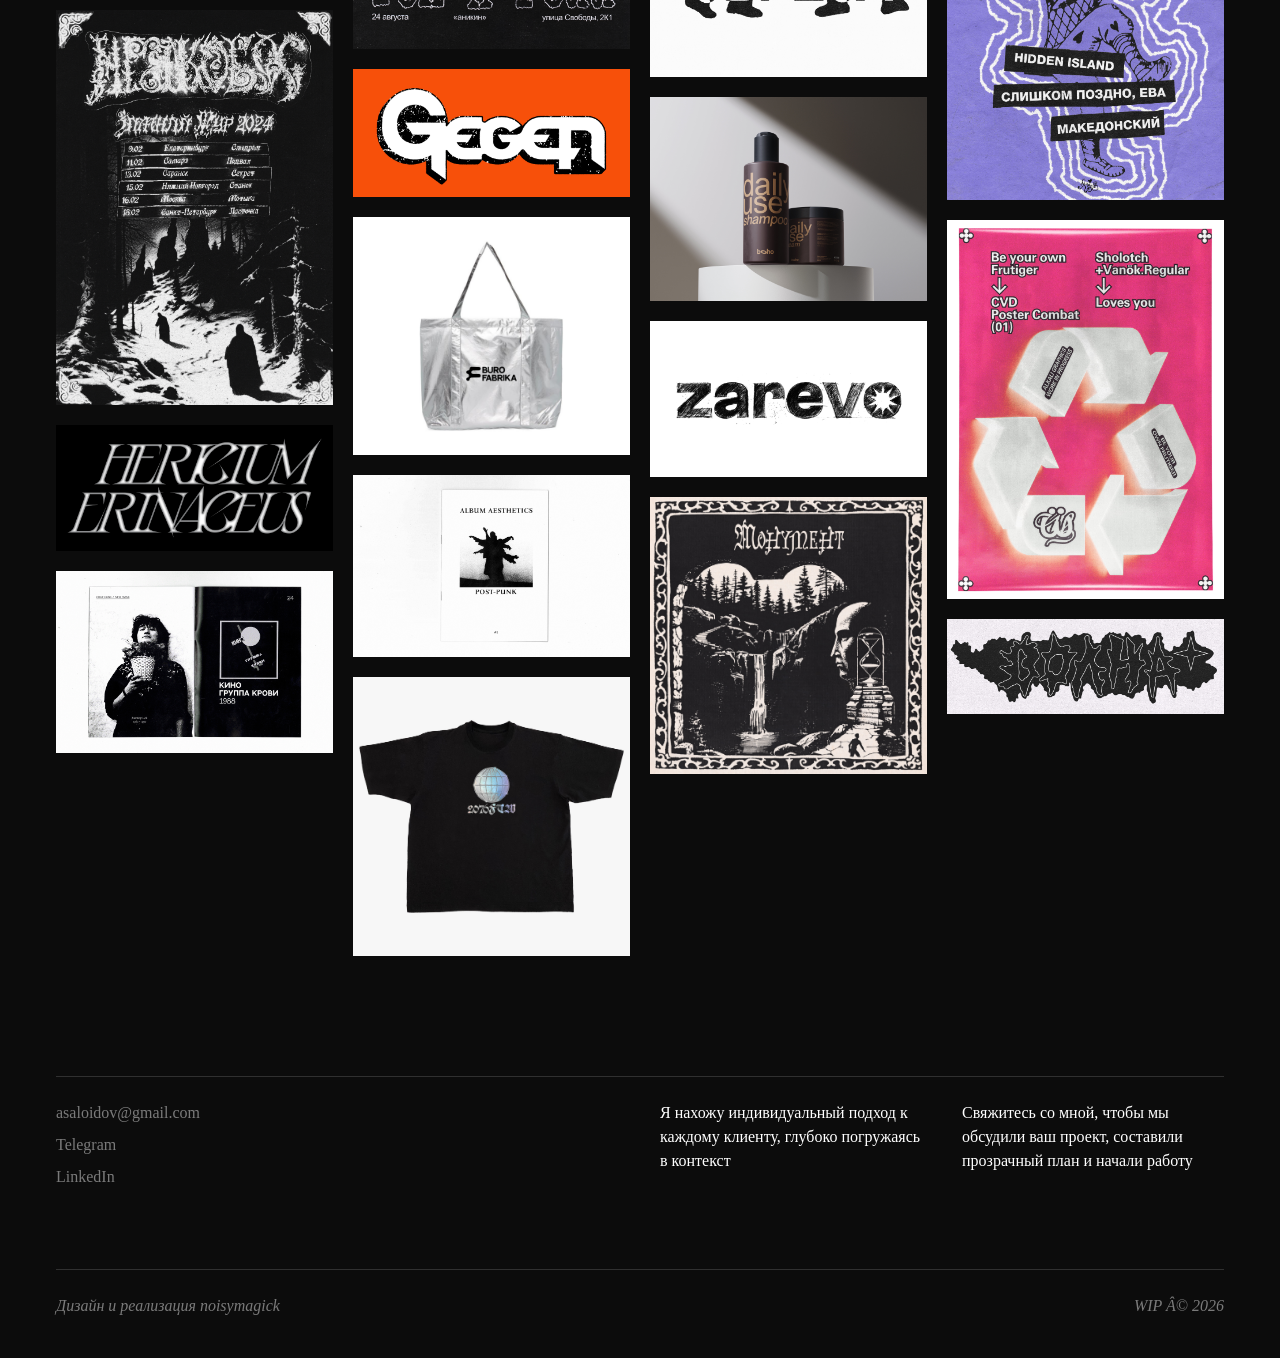
==== commit c78a88f1: "Update portfolio" ====
--- a/index.html
+++ b/index.html
@@ -1,15 +1,20 @@
 <!DOCTYPE html>
 <html lang="ru">
 <head>
-<!-- Google tag (gtag.js) -->
-<script async src="https://www.googletagmanager.com/gtag/js?id=G-329DNG7QFH"></script>
-<script>
-  window.dataLayer = window.dataLayer || [];
-  function gtag(){dataLayer.push(arguments);}
-  gtag('js', new Date());
-
-  gtag('config', 'G-329DNG7QFH');
+
+<!-- Yandex.Metrika counter -->
+<script type="text/javascript">
+    (function(m,e,t,r,i,k,a){
+        m[i]=m[i]||function(){(m[i].a=m[i].a||[]).push(arguments)};
+        m[i].l=1*new Date();
+        for (var j = 0; j < document.scripts.length; j++) {if (document.scripts[j].src === r) { return; }}
+        k=e.createElement(t),a=e.getElementsByTagName(t)[0],k.async=1,k.src=r,a.parentNode.insertBefore(k,a)
+    })(window, document,'script','https://mc.yandex.ru/metrika/tag.js?id=109959866', 'ym');
+
+    ym(109959866, 'init', {ssr:true, webvisor:true, clickmap:true, ecommerce:"dataLayer", referrer: document.referrer, url: location.href, accurateTrackBounce:true, trackLinks:true});
 </script>
+<noscript><div><img src="https://mc.yandex.ru/watch/109959866" style="position:absolute; left:-9999px;" alt="" /></div></noscript>
+<!-- /Yandex.Metrika counter -->
 
 <!-- Стандартная кодировка и мета-тег для обеспечения адаптивности на устройствах -->
 <meta charset="UTF-8">
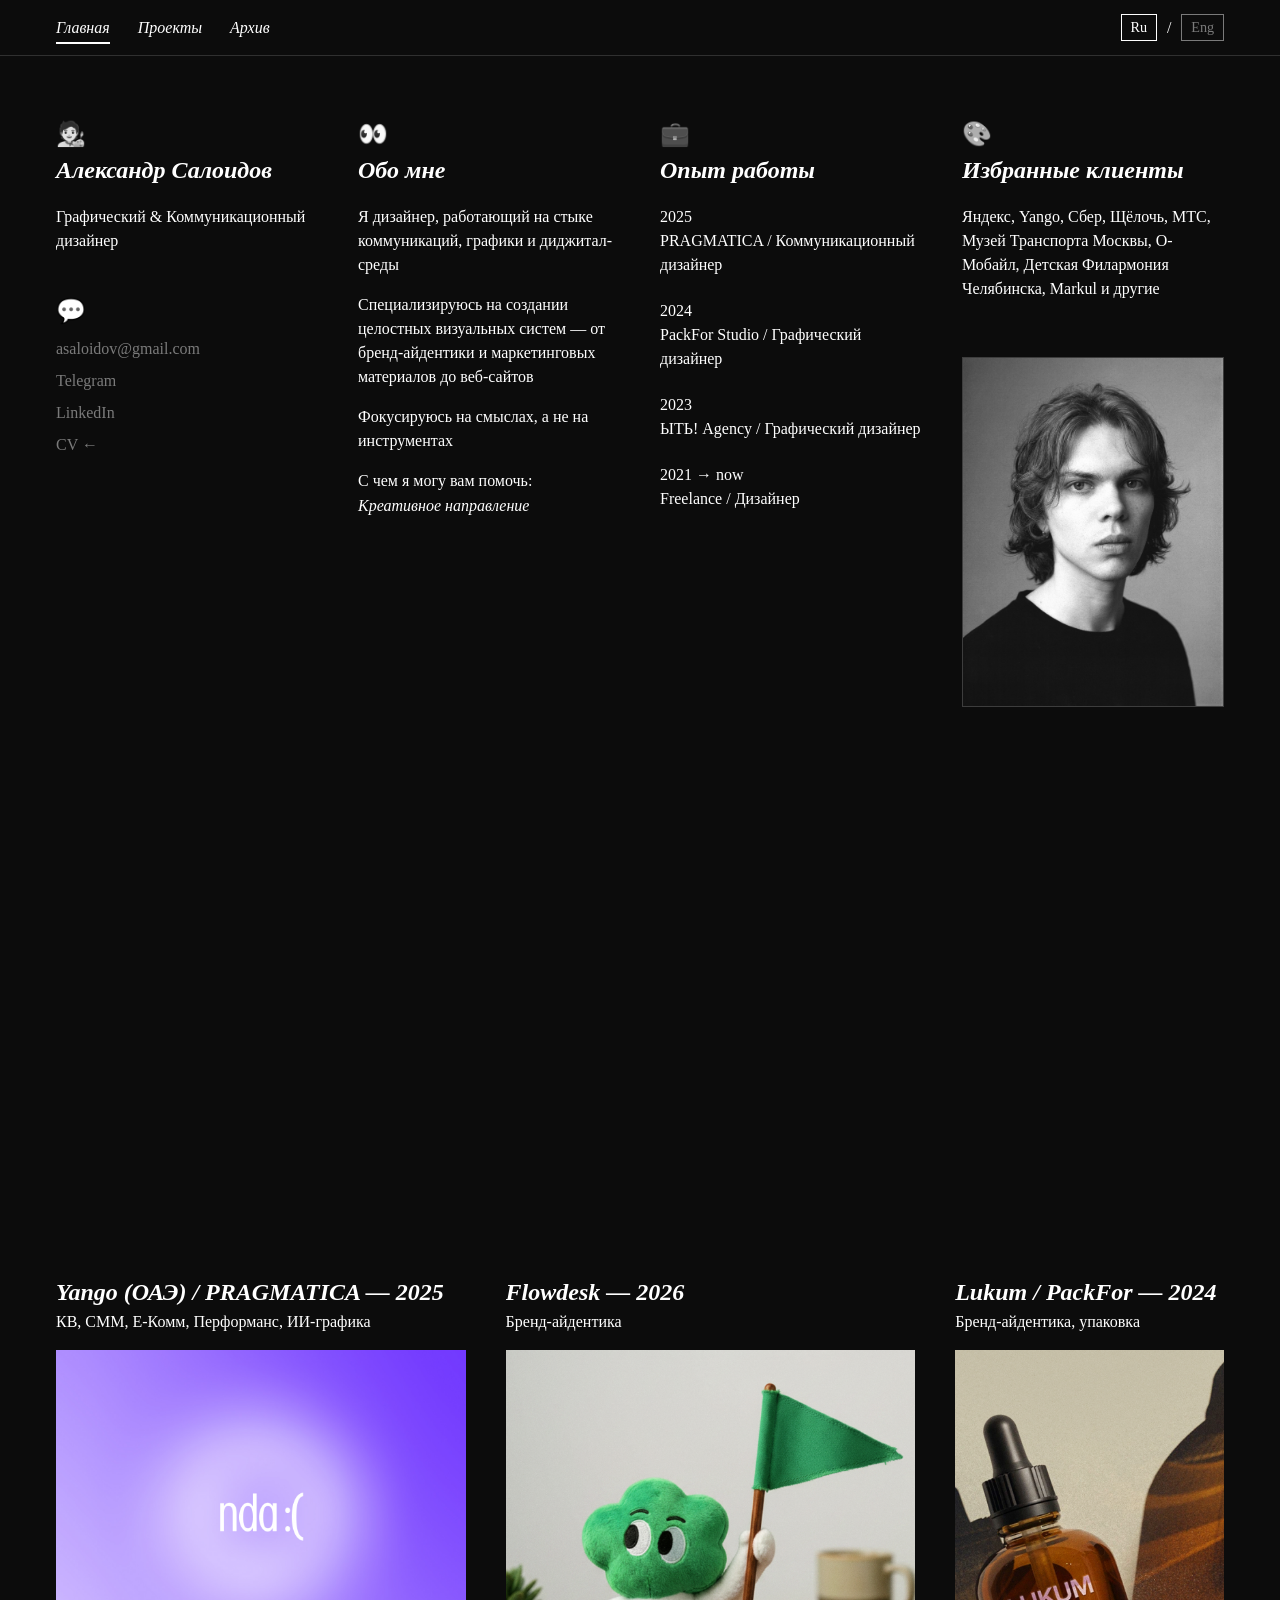
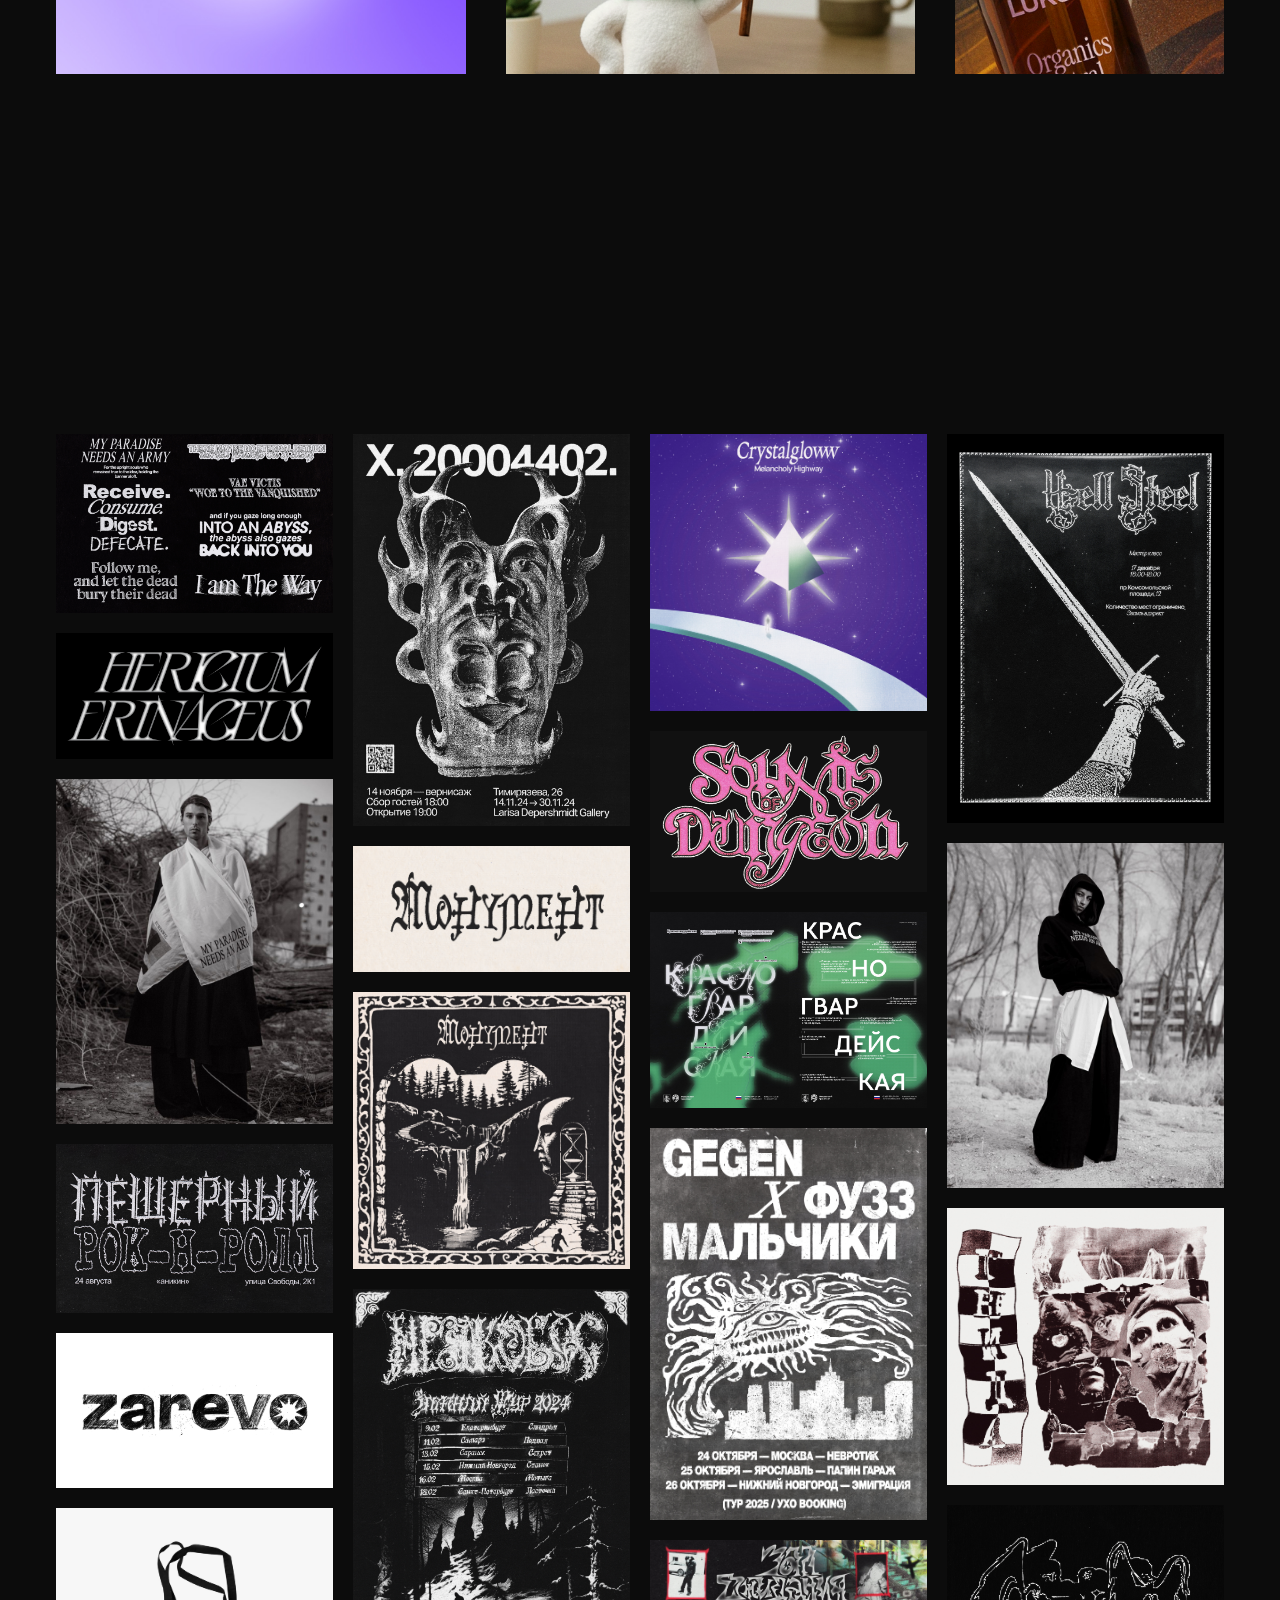
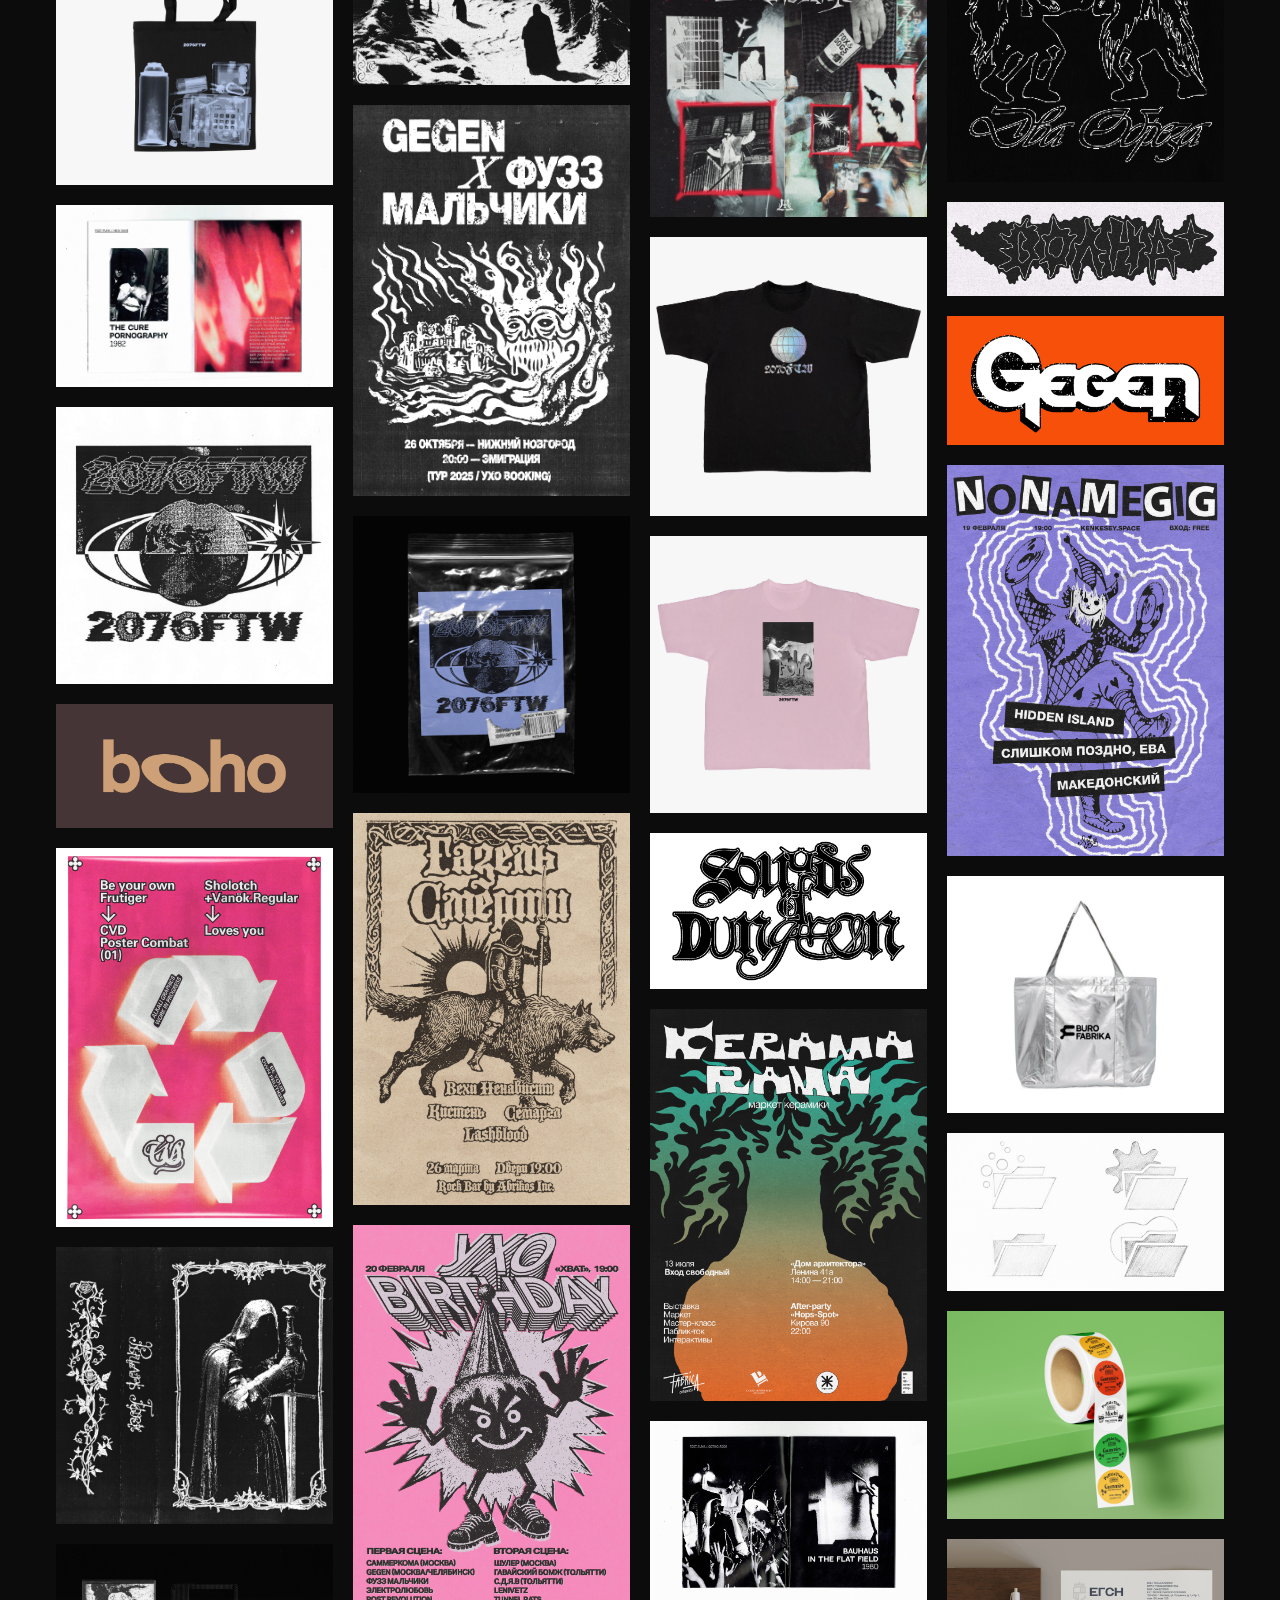
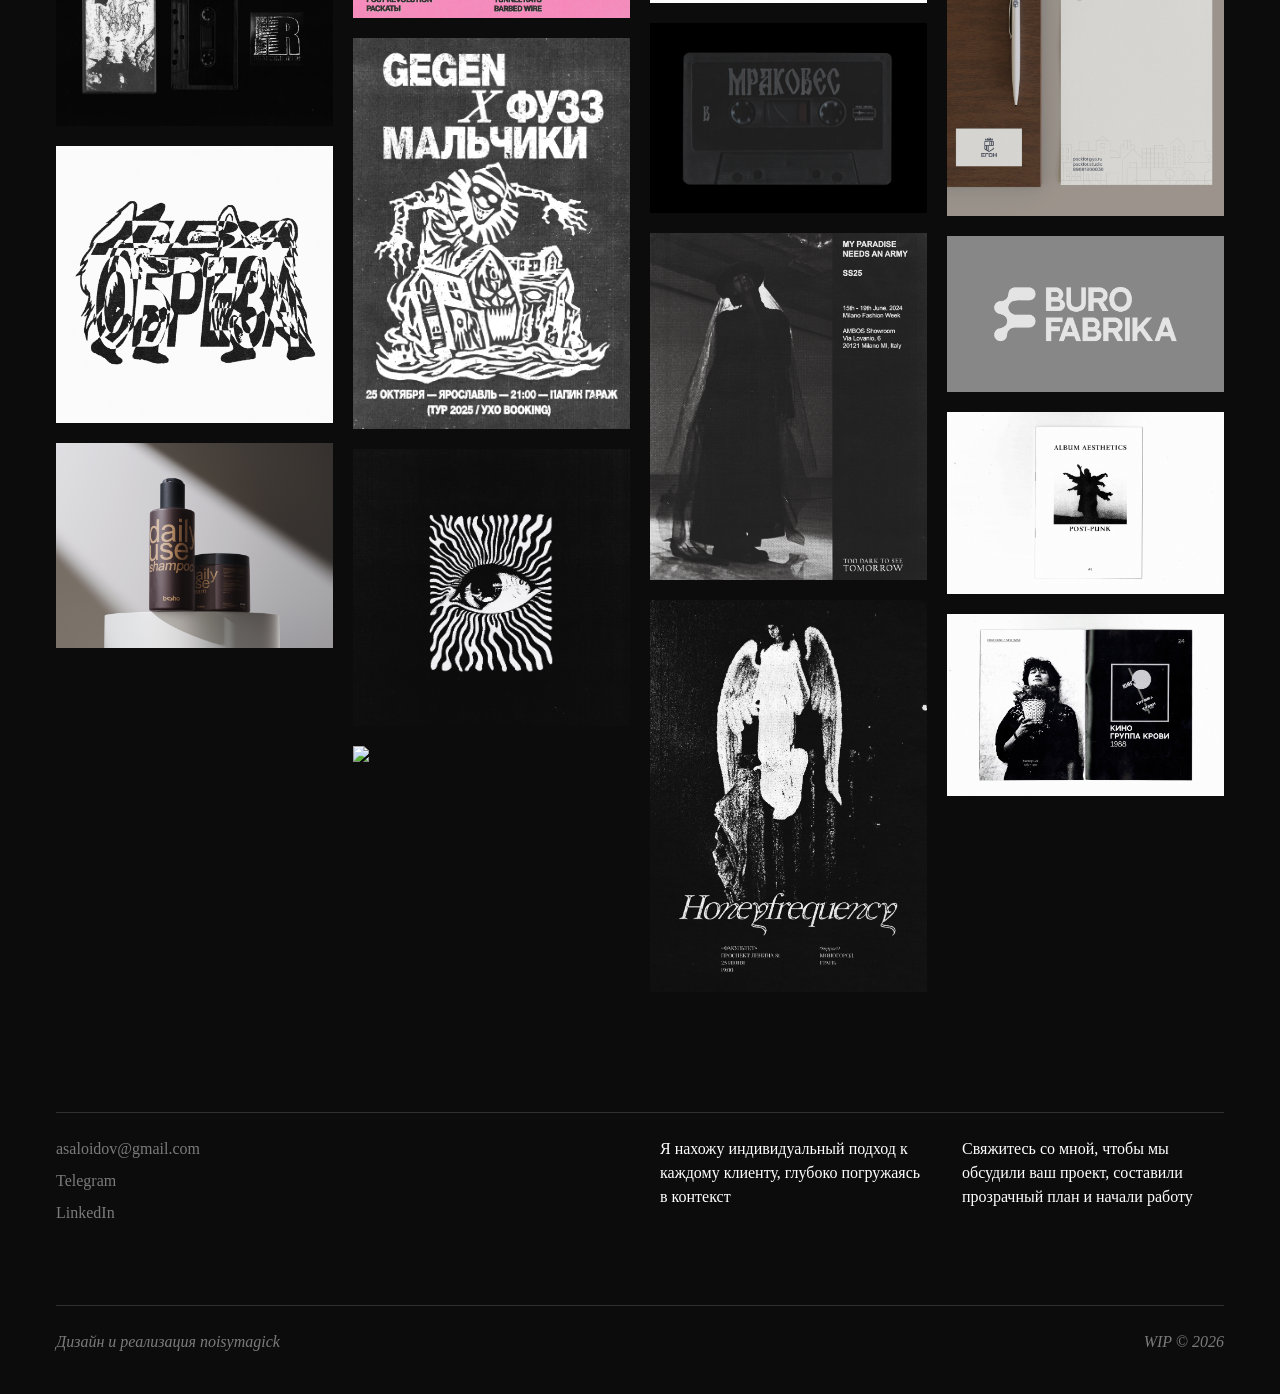
==== commit de323a88: "Update index.html" ====
--- a/index.html
+++ b/index.html
@@ -2,7 +2,6 @@
 <html lang="ru">
 <head>
 
-<!-- Yandex.Metrika counter -->
 <script type="text/javascript">
     (function(m,e,t,r,i,k,a){
         m[i]=m[i]||function(){(m[i].a=m[i].a||[]).push(arguments)};
@@ -14,7 +13,6 @@
     ym(109959866, 'init', {ssr:true, webvisor:true, clickmap:true, ecommerce:"dataLayer", referrer: document.referrer, url: location.href, accurateTrackBounce:true, trackLinks:true});
 </script>
 <noscript><div><img src="https://mc.yandex.ru/watch/109959866" style="position:absolute; left:-9999px;" alt="" /></div></noscript>
-<!-- /Yandex.Metrika counter -->
 
 <!-- Стандартная кодировка и мета-тег для обеспечения адаптивности на устройствах -->
 <meta charset="UTF-8">
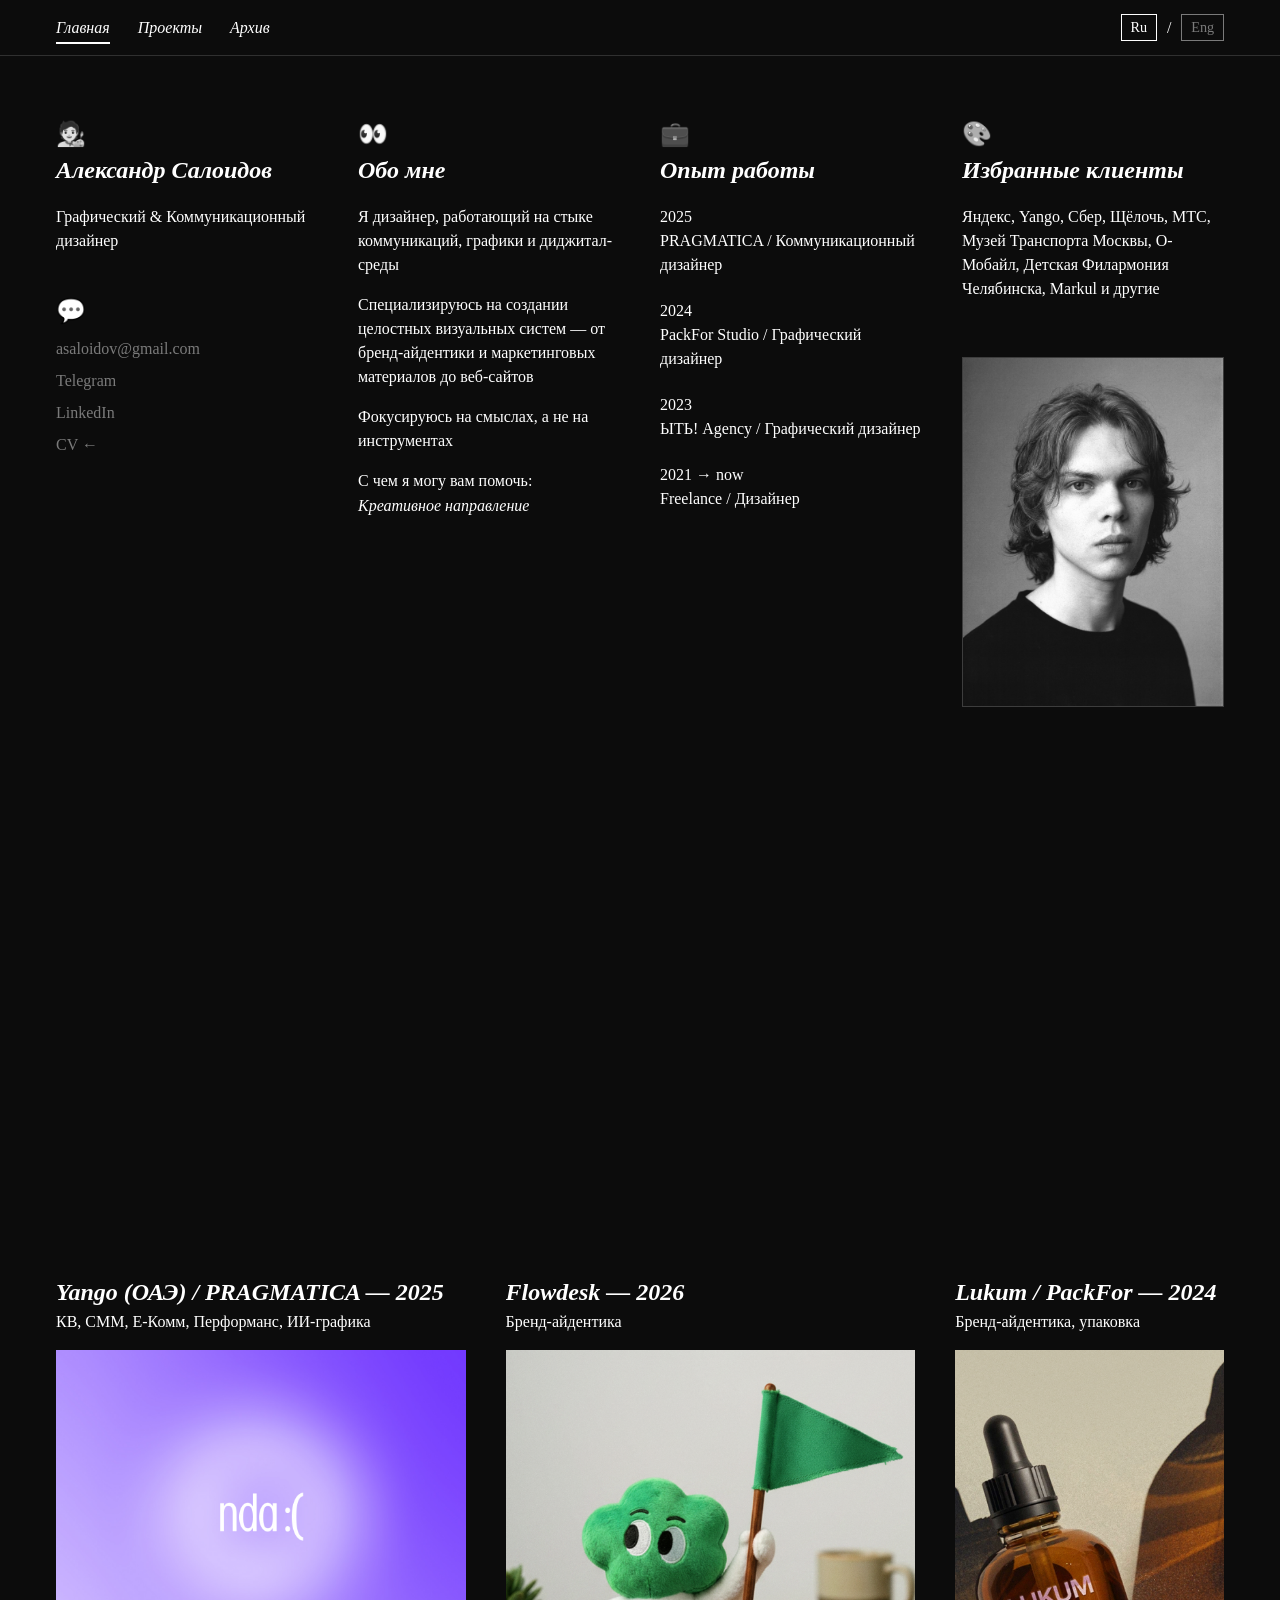
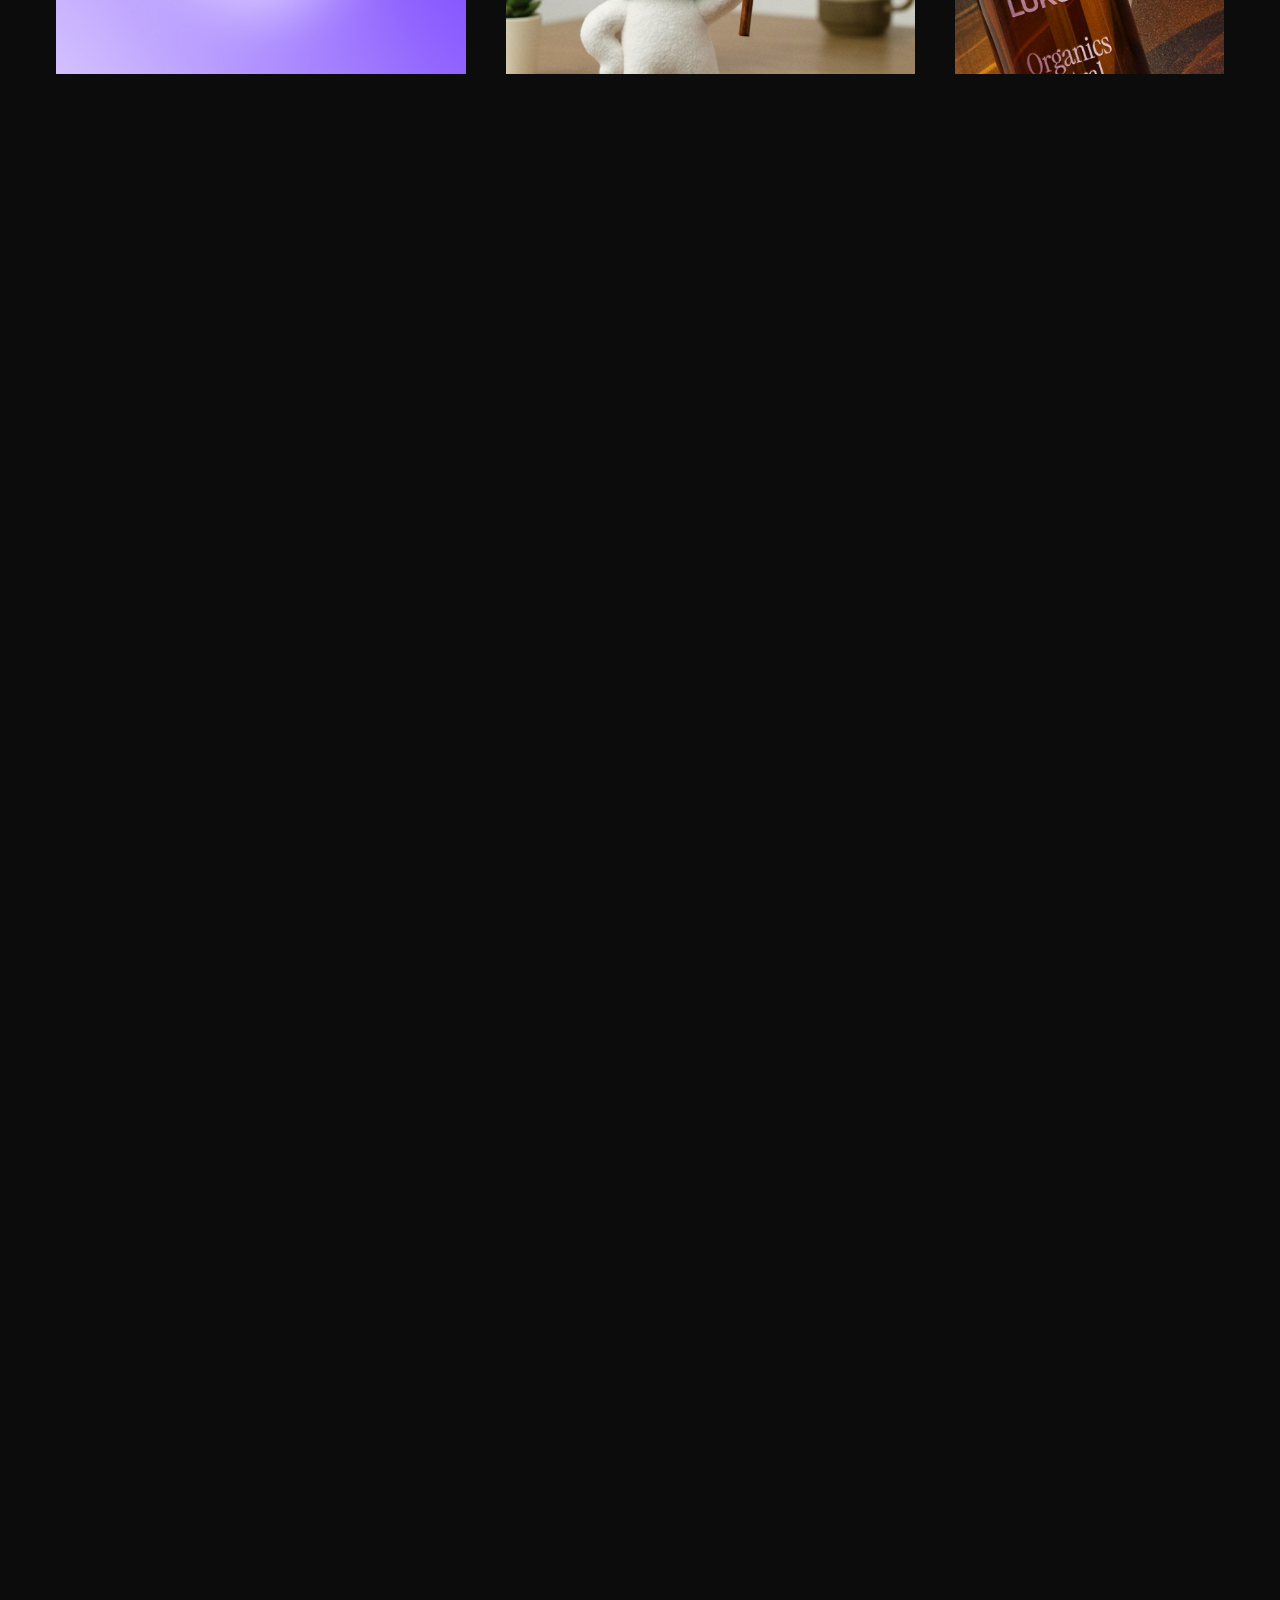
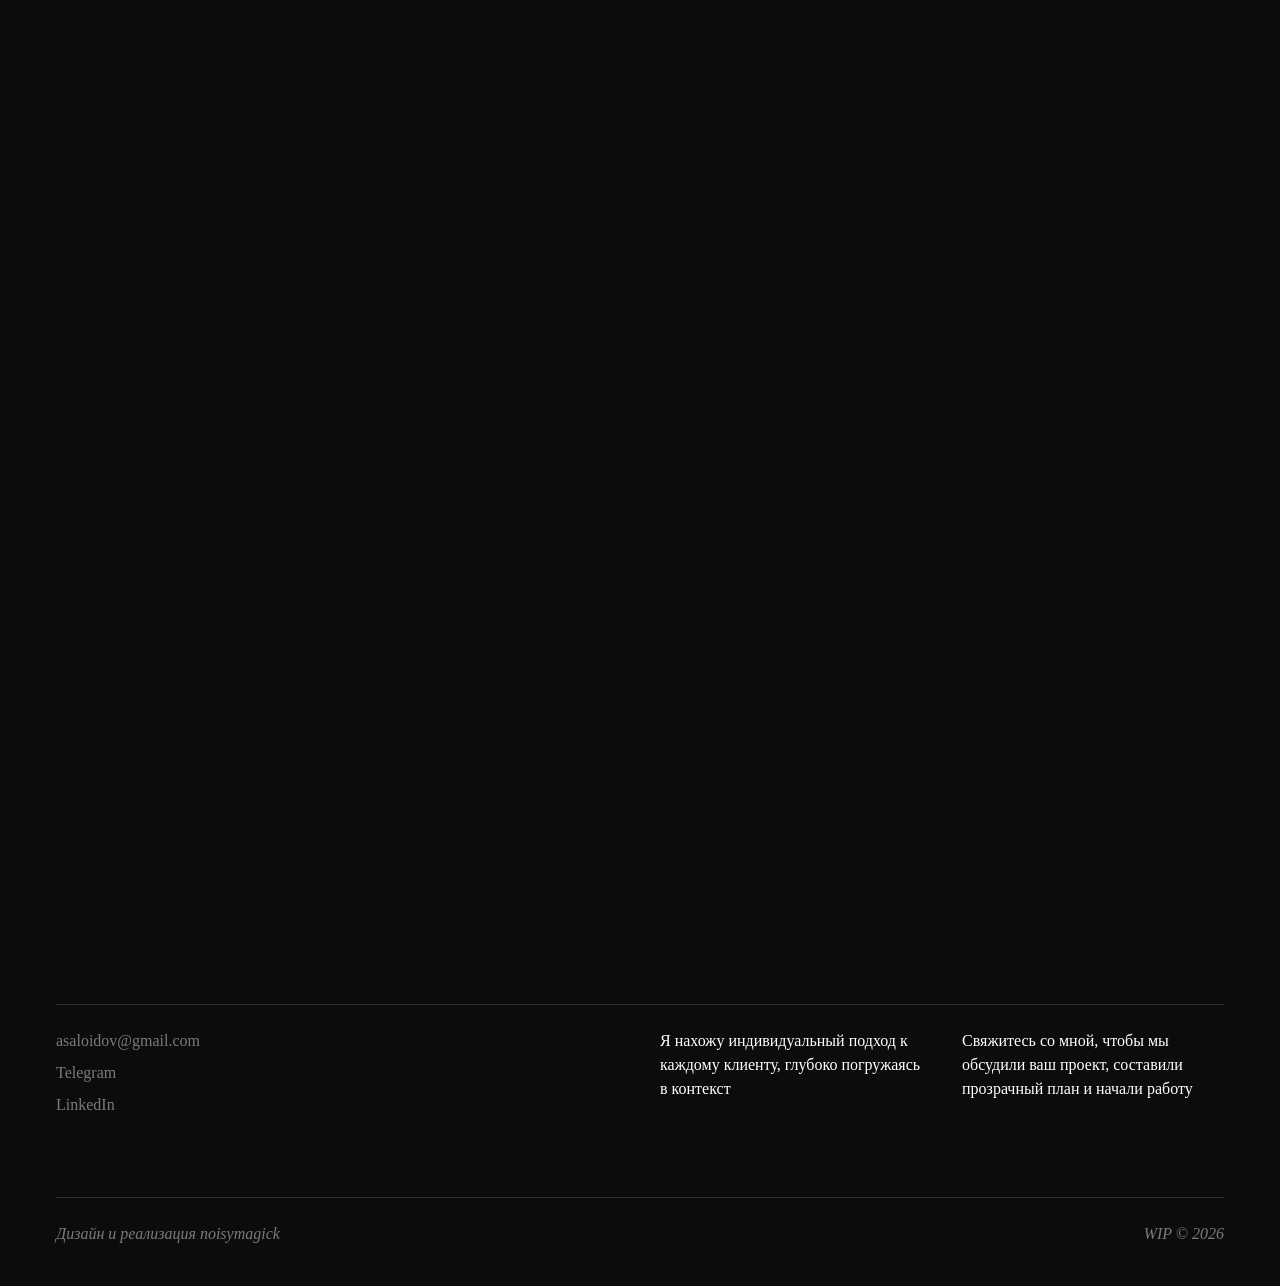
==== commit bec56e38: "Add Yasmina project page, update language translations and portfolio" ====
--- a/index.html
+++ b/index.html
@@ -156,7 +156,7 @@
     <!-- Среда с горизонтальной прокруткой проектов -->
     <div class="projects-row" style="margin-bottom: 80px;">
 
-        <a href="#" class="project-card" data-status="nda" data-project="project-yango/">
+        <a href="#" class="project-card" data-status="nda" data-project="projects/yasmina/">
 
             <div class="project-head">
 
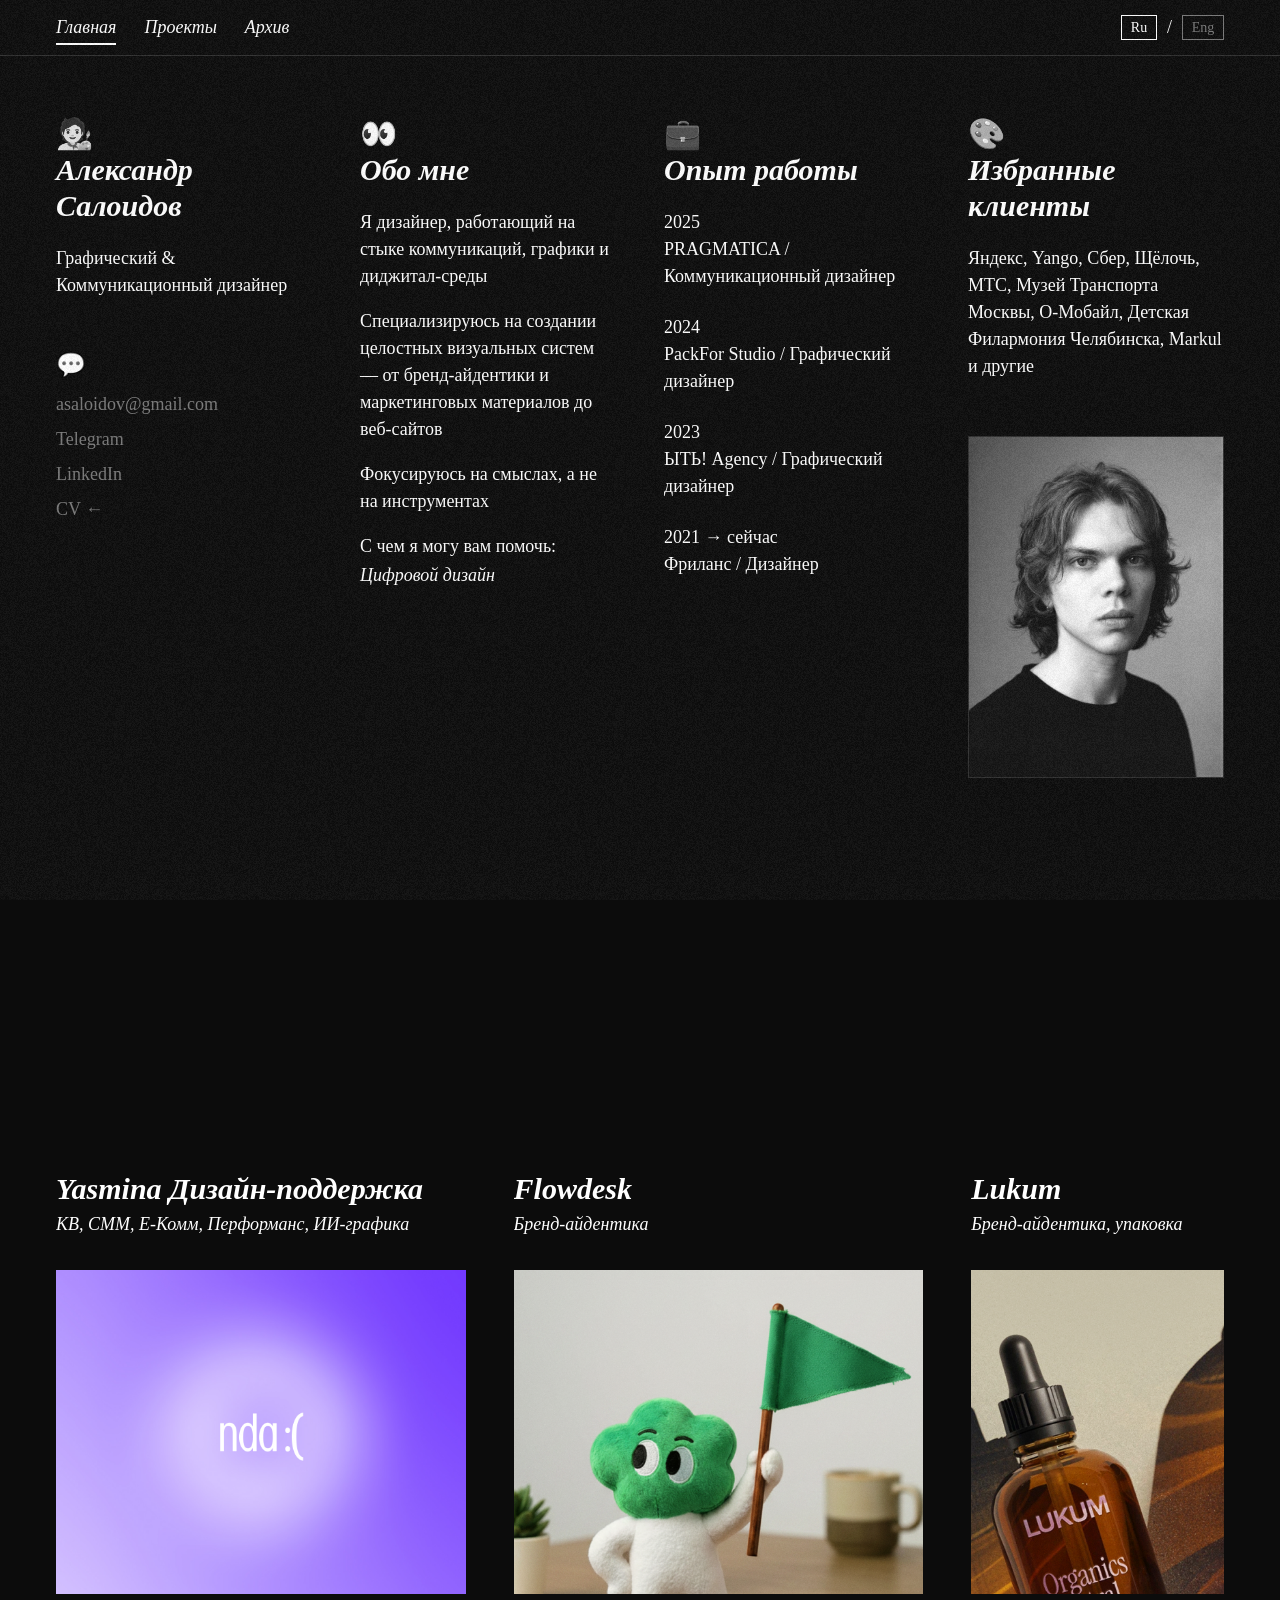
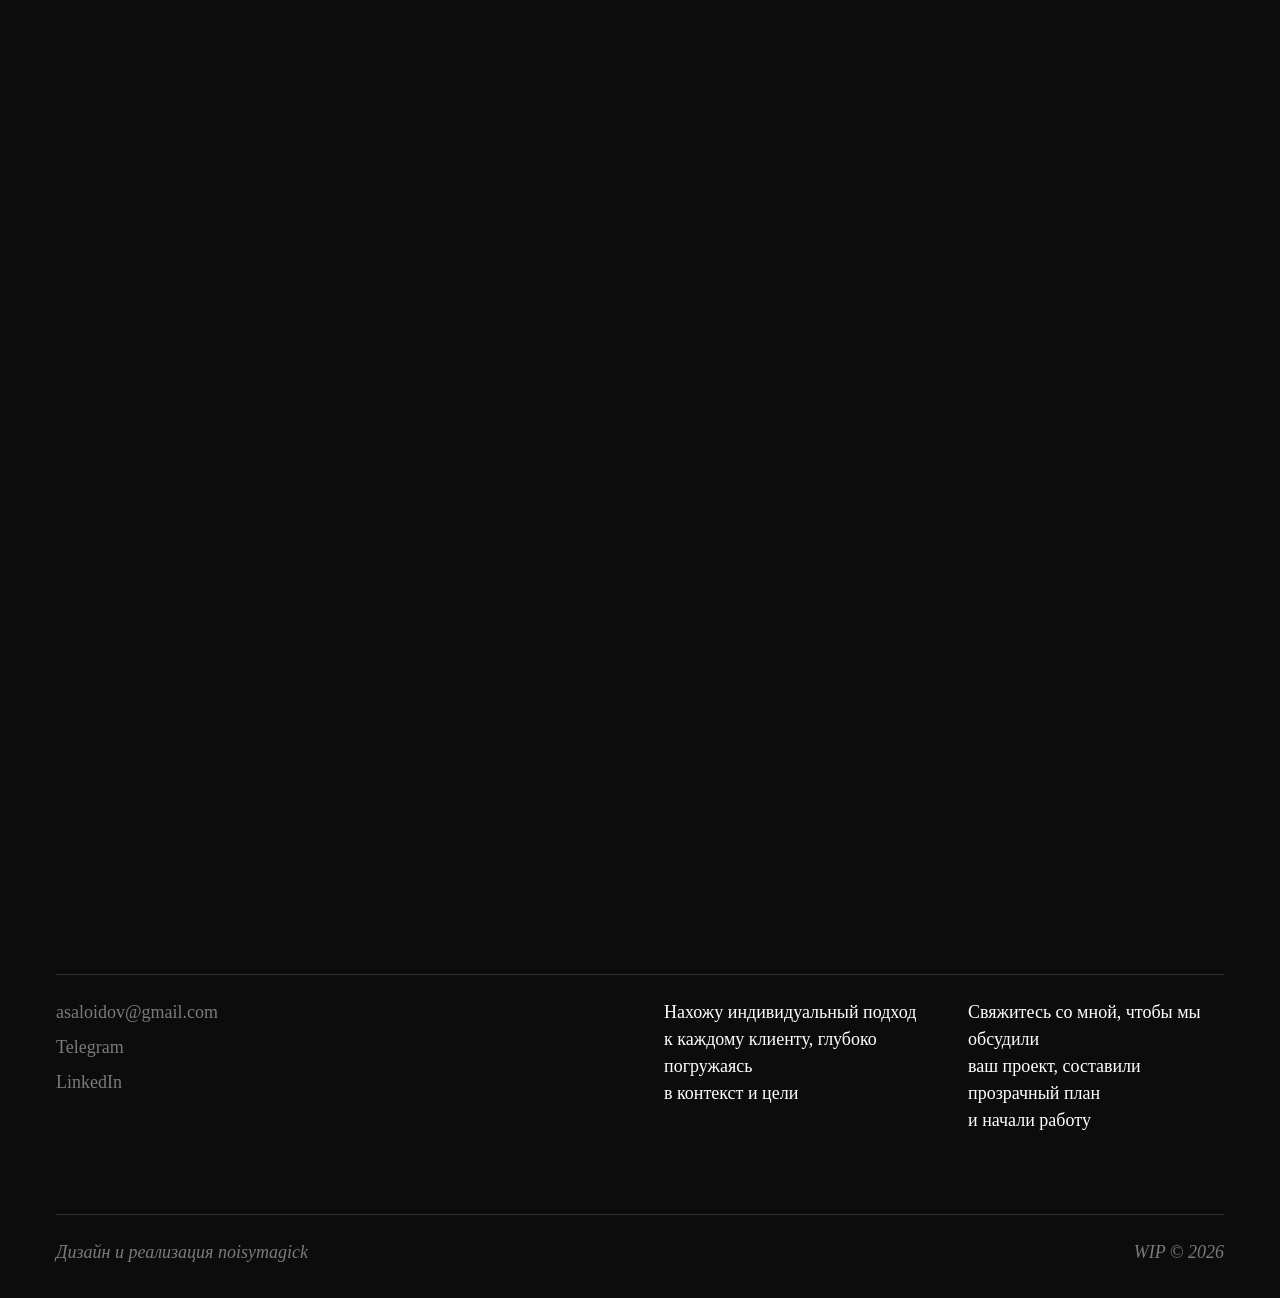
==== commit e6c4c9a4: "Update portfolio with recent changes" ====
--- a/index.html
+++ b/index.html
@@ -62,9 +62,9 @@
 
             <div class="nav-indicator"></div>
 
-            <a href="#home" data-i18n="nav.home">Home</a>
-            <a href="#projects" data-i18n="nav.projects">Projects</a>
-            <a href="#archive" data-i18n="nav.archive">Archive</a>
+            <a href="#home" data-i18n="nav.home"></a>
+            <a href="#projects" data-i18n="nav.projects"></a>
+            <a href="#archive" data-i18n="nav.archive"></a>
 
         </div>
 
@@ -89,19 +89,19 @@
 <main>
 
 <section id="home" class="hero reveal">
-    <!-- Сетка вводного блока -->
+
     <div class="intro-grid">
 
         <div class="intro-col-1">
 
-            <h2 data-i18n="hero.name">Alexander Saloidov</h2>
-
-             <p data-i18n="hero.subtitle" style="margin-bottom: 40px;">Graphic & Communication Designer</p>
+            <h2 data-i18n="hero.name"></h2>
+
+             <p data-i18n="hero.subtitle" class="hero-subtitle"></p>
 
              <div class="links">
                  <p class="emoji-bw" style="margin-bottom: 0px; font-size: 24px;">💬</p>
 
-                <a href="mailto:mail@gmail.com">
+                <a href="mailto:asaloidov@gmail.com">
                     asaloidov@gmail.com
                 </a>
 
@@ -113,38 +113,35 @@
                     LinkedIn
                 </a>
 
-            <a href="https://drive.google.com/drive/folders/1M9Cwk7g5C73wEOG5dkeqZ1lVrzjtoS2z?usp=sharing" target="_blank" data-i18n="general.cv">CV ←</a>
+            <a href="https://drive.google.com/drive/folders/1M9Cwk7g5C73wEOG5dkeqZ1lVrzjtoS2z?usp=sharing" target="_blank" data-i18n="general.cv"></a>
 
             </div>
 
         </div>
 
         <div class="intro-col-2 about-me">
-            <!-- Блок "Обо мне" -->
-            <h2 data-i18n="hero.about_title">About me:</h2>
-            <p data-i18n="hero.about_text_1">I am a designer working at the intersection of communications, graphic design, and digital environments.</p>
-            <p data-i18n="hero.about_text_2">I specialize in creating holistic visual systems — from brand identity and marketing materials to websites.</p>
-            <p data-i18n="hero.about_text_3">I focus on meaning, not tools.</p>
-            <p data-i18n="hero.useful_for">How I can be useful:</p>
-            <!-- Контейнер для сменяющихся тегов услуг -->
+            <h2 data-i18n="hero.about_title"></h2>
+            <p data-i18n="hero.about_text_1"></p>
+            <p data-i18n="hero.about_text_2"></p>
+            <p data-i18n="hero.about_text_3"></p>
+            <p data-i18n="hero.useful_for"></p>
             <div id="service-tags"></div>
 
         </div>
 
         <div class="intro-col-3">
-            <h2 data-i18n="hero.experience_title">Work experience:</h2>
+            <h2 data-i18n="hero.experience_title"></h2>
             <div class="experience" id="experience-list">
-                <!-- Заполняется динамически из JSON -->
+                <!-- Заполняется динамически из lang.json -->
             </div>
 
         </div>
 
         <div class="intro-col-4">
-            <h2 data-i18n="hero.clients_title">Selected Clients:</h2>
-            <p data-i18n="hero.clients_text">Yandex, Yango, Sber, Shchel.och, MTS, Moscow Transport Museum, O-Mobile, Chelyabinsk Children's Philharmonic, Markul and others</p>
+            <h2 data-i18n="hero.clients_title"></h2>
+            <p data-i18n="hero.clients_text"></p>
             
             <div class="portrait">
-                <!-- Секция с портретом, привязанная к колонке -->
                 <img src="img/me.jpg" alt="portrait">
             </div>
         </div>
@@ -152,17 +149,22 @@
     </div>
 </section>
 
-<section id="projects" class="reveal" style="padding-top: 80px; margin-top: -56px;">
-    <!-- Среда с горизонтальной прокруткой проектов -->
-    <div class="projects-row" style="margin-bottom: 80px;">
+<section id="projects" class="reveal section-projects">
+    <div class="projects-row">
 
         <a href="#" class="project-card" data-status="nda" data-project="projects/yasmina/">
 
             <div class="project-head">
 
-                <h3 data-ru="Yango (ОАЭ) / PRAGMATICA — 2025" data-en="Yango (UAE) / PRAGMATICA — 2025">Yango (ОАЭ) / PRAGMATICA — 2025</h3>
-
-                <p data-ru="КВ, СММ, Е-Комм, Перформанс, ИИ-графика" data-en="KVs, SMM, E-Comm, Performance, AI-graphics">КВ, SMM, E-Commerce, POS, Перформанс, ИИ-графика</p>
+                <div class="title-area">
+
+                    <h3 data-i18n="projects.cards.yasmina.title"></h3>
+
+                </div>
+
+                <p class="project-tags" data-i18n="projects.cards.yasmina.tags"></p>
+
+                <p class="project-subtitle" data-i18n="projects.cards.yasmina.subtitle"></p>
 
             </div>
 
@@ -177,9 +179,15 @@
 
             <div class="project-head">
 
-                <h3 data-ru="Flowdesk — 2026" data-en="Flowdesk — 2026">Flowdesk — 2026</h3>
-
-                <p data-ru="Бренд-айдентика" data-en="Brand Identity">Brand Identity</p>
+                <div class="title-area">
+
+                    <h3 data-i18n="projects.cards.flowdesk.title"></h3>
+
+                </div>
+
+                <p class="project-tags" data-i18n="projects.cards.flowdesk.tags"></p>
+
+                <p class="project-subtitle" data-i18n="projects.cards.flowdesk.subtitle"></p>
 
             </div>
 
@@ -191,13 +199,19 @@
 
         </a>
 
-        <a href="projects/lukum/" class="project-card" data-status="Active" data-project="projects/lukum/">
-
-            <div class="project-head">
-
-                <h3 data-ru="Lukum / PackFor — 2024" data-en="Lukum / PackFor — 2024">Lukum / PackFor — 2024</h3>
-
-                <p data-ru="Бренд-айдентика, упаковка" data-en="Brand Identity, Packaging">Brand Identiy, Packaging</p>
+        <a href="projects/lukum/" class="project-card" data-status="active" data-project="projects/lukum/">
+
+            <div class="project-head">
+
+                <div class="title-area">
+
+                    <h3 data-i18n="projects.cards.lukum.title"></h3>
+
+                </div>
+
+                <p class="project-tags" data-i18n="projects.cards.lukum.tags"></p>
+
+                <p class="project-subtitle" data-i18n="projects.cards.lukum.subtitle"></p>
 
             </div>
 
@@ -213,9 +227,15 @@
 
             <div class="project-head">
 
-                <h3 data-ru="Caramel Co (Израиль) — 2024" data-en="Caramel Co (Israel) — 2024">Caramel Co (Израиль) — 2024</h3>
-
-                <p data-ru="Бренд-айдентика, Упаковка, Полиграфия" data-en="Brand Identity, Packaging, Print Materials">Brand Identiy, Packaging, Print Materials</p>
+                <div class="title-area">
+
+                    <h3 data-i18n="projects.cards.caramelco.title"></h3>
+
+                </div>
+
+                <p class="project-tags" data-i18n="projects.cards.caramelco.tags"></p>
+
+                <p class="project-subtitle" data-i18n="projects.cards.caramelco.subtitle"></p>
 
             </div>
 
@@ -227,13 +247,19 @@
 
         </a>
 
-        <a href="#" class="project-card" data-status="nda">
-
-            <div class="project-head">
-
-                <h3 data-ru="Яндекс / PRAGMATICA — 2025" data-en="Yandex / PRAGMATICA — 2025">Яндекс / PRAGMATICA — 2025</h3>
-
-                <p data-ru="КВ, Полиграфия, ИИ-Графика" data-en="KV's, Print Materials, AI-Graphics">КВ, Полиграфия, ИИ-Графика</p>
+        <a href="#" class="project-card" data-status="nda" data-project="projects/aliceai/">
+
+            <div class="project-head">
+
+                <div class="title-area">
+
+                    <h3 data-i18n="projects.cards.aliceai.title"></h3>
+
+                </div>
+
+                <p class="project-tags" data-i18n="projects.cards.aliceai.tags"></p>
+
+                <p class="project-subtitle" data-i18n="projects.cards.aliceai.subtitle"></p>
 
             </div>
 
@@ -249,9 +275,15 @@
 
             <div class="project-head">
 
-                <h3 data-ru="Яндекс Музыка — 2026" data-en="Yandex Music — 2026">Яндекс Музыка — 2026</h3>
-
-                <p data-ru="КВ, ИИ-графика" data-en="KVs, AI-graphics">КВ, ИИ-графика</p>
+                <div class="title-area">
+
+                    <h3 data-i18n="projects.cards.yandexmusic.title"></h3>
+
+                </div>
+
+                <p class="project-tags" data-i18n="projects.cards.yandexmusic.tags"></p>
+
+                <p class="project-subtitle" data-i18n="projects.cards.yandexmusic.subtitle"></p>
 
             </div>
 
@@ -267,9 +299,15 @@
 
             <div class="project-head">
 
-                <h3 data-ru="КРОВ — 2024" data-en="KROV — 2024">КРОВ — 2024</h3>
-
-                <p data-ru="Бренд-айдентика, Полиграфия, Упаковка" data-en="Brand Identity, Print Materials, Packaging">Brand Identiy, Print Materials, Packaging</p>
+                <div class="title-area">
+
+                    <h3 data-i18n="projects.cards.krov.title"></h3>
+
+                </div>
+
+                <p class="project-tags" data-i18n="projects.cards.krov.tags"></p>
+
+                <p class="project-subtitle" data-i18n="projects.cards.krov.subtitle"></p>
 
             </div>
 
@@ -285,9 +323,15 @@
 
             <div class="project-head">
 
-                <h3 data-ru="МРАКОБЕС — 2020 → 2026" data-en="MRAKOBES — 2020 → 2026">МРАКОБЕС — 2020 → 2026</h3>
-
-                <p data-ru="Арт-Дирекшн" data-en="Art-Direction">Art-Direction, Print Materials, Logotype, Merch Design</p>
+                <div class="title-area">
+
+                    <h3 data-i18n="projects.cards.mrakobes.title"></h3>
+
+                </div>
+
+                <p class="project-tags" data-i18n="projects.cards.mrakobes.tags"></p>
+
+                <p class="project-subtitle" data-i18n="projects.cards.mrakobes.subtitle"></p>
 
             </div>
 
@@ -303,9 +347,15 @@
 
             <div class="project-head">
 
-                <h3 data-ru="О-Мобайл (Таджикистан) / ЫТЬ!  — 2024" data-en="O-Mobile (Tajikistan) / YT! — 2024">О-Мобайл (Таджикистан) / ЫТЬ!  — 2024</h3>
-
-                <p data-ru="СММ, POS, КВ" data-en="SMM, POS, KVs">SMM, POS, KВ</p>
+                <div class="title-area">
+
+                    <h3 data-i18n="projects.cards.omobile.title"></h3>
+
+                </div>
+
+                <p class="project-tags" data-i18n="projects.cards.omobile.tags"></p>
+
+                <p class="project-subtitle" data-i18n="projects.cards.omobile.subtitle"></p>
 
             </div>
 
@@ -321,9 +371,15 @@
 
             <div class="project-head">
 
-                <h3 data-ru="Agency Portfolio Redesign / ЫТЬ! — 2024" data-en="Agency Portfolio Redesign / YT! — 2024">Agency Portfolio Redesign / ЫТЬ! — 2024</h3>
-
-                <p data-ru="Веб-дизайн" data-en="Web-Design">Web-Design</p>
+                <div class="title-area">
+
+                    <h3 data-i18n="projects.cards.ite.title"></h3>
+
+                </div>
+
+                <p class="project-tags" data-i18n="projects.cards.ite.tags"></p>
+
+                <p class="project-subtitle" data-i18n="projects.cards.ite.subtitle"></p>
 
             </div>
 
@@ -340,7 +396,6 @@
 </section>
 
 <section id="archive" class="reveal">
-    <!-- Сетка архива, изображения добавляются динамически из script.js -->
     <div class="archive-grid" id="archive-grid">
     </div>
 
@@ -354,17 +409,17 @@
             <a href="https://linkedin.com/in/noisymagick" target="_blank">LinkedIn</a>
         </div>
         <div class="f-col">
-            <p data-i18n="footer.open_to_work">Чувствуйте себя свободно, я открыт<br>к коммуникации</p>
+            <p data-i18n="footer.open_to_work"></p>
         </div>
         <div class="f-col">
-            <p data-i18n="footer.approach_text">Нахожу индивидуальный подход <br>к каждому клиенту, глубоко погружаясь<br>в контекст и цели</p>
+            <p data-i18n="footer.approach_text"></p>
         </div>
         <div class="f-col">
-            <p data-i18n="footer.contact_text">Свяжитесь со мной, чтобы мы обсудили<br>ваш проект, составили прозрачный план<br>и начали работу</p>
+            <p data-i18n="footer.contact_text"></p>
         </div>
     </div>
     <div class="footer-bottom">
-        <p data-i18n="footer.credits">Дизайн и реализация noisymagick</p>
+        <p data-i18n="footer.credits"></p>
         <p>WIP © 2026</p>
     </div>
 </footer>
@@ -384,4 +439,4 @@
 <script src="script.js"></script>
 
 </body>
-</html>
+</html>
--- a/style.css
+++ b/style.css
@@ -1,87 +1,113 @@
-/* Эффект зерна */
+/* ======== TOKENS ======== */
+:root {
+    /* Spacing */
+    --space-xs: 8px;
+    --space-s: 16px;
+    --space-m: 24px;
+    --space-l: 32px;
+    --space-xl: 48px;
+    --space-2xl: 56px;
+    --space-3xl: 80px;
+    --space-4xl: 100px;
+    --space-5xl: 120px;
+    --space-6xl: 200px;
+    --container-padding: 56px;
+
+    /* Typography */
+    --font-size-sm: 0.7778rem;    /* ~14px */
+    --font-size-base: 1rem;        /* ~18px */
+    --font-size-md: 1.111rem;      /* ~20px */
+    --font-size-lg: 1.667rem;      /* ~30px */
+    --font-size-xl: 4rem;          /* ~72px */
+
+    /* Colors */
+    --color-bg: #0C0C0C;
+    --color-text: #ffffff;
+    --color-border: rgba(255, 255, 255, 0.15);
+    --color-border-dark: #333333;
+    --color-muted: rgba(255, 255, 255, 0.45);
+    --color-hover-full: #ffffff;
+    --color-modal-overlay: rgba(12, 12, 12, 0.95);
+
+    /* Layout */
+    --nav-height: 56px;
+}
+
+/* ======== BASE ======== */
+* {
+    margin: 0;
+    padding: 0;
+    box-sizing: border-box;
+}
+
+html {
+    font-size: 112.5%;
+    scroll-padding-top: var(--nav-height);
+    -webkit-text-size-adjust: 100%;
+    text-size-adjust: 100%;
+}
+
+body {
+    background: var(--color-bg);
+    color: var(--color-text);
+    font-family: "Times New Roman", serif;
+    font-size: var(--font-size-base);
+    line-height: 1.5;
+}
+
+body:not(.lang-loaded) {
+    visibility: hidden;
+}
+
+@media (max-width: 768px) {
+    :root {
+        --container-padding: 20px;
+    }
+    html {
+        font-size: 94.4%; /* ~17px — пропорциональное уменьшение всех rem-размеров */
+    }
+    body {
+        word-break: break-word;
+    }
+}
+
+a {
+    text-decoration: none;
+    color: var(--color-text);
+}
+
+img {
+    display: block;
+    width: 100%;
+}
+
+/* ======== GRAIN ======== */
 .grain {
     position: fixed;
     top: 0;
     left: 0;
     width: 100%;
     height: 100%;
-    z-index: 1000;
+    z-index: 10000;
     pointer-events: none;
     opacity: 1;
 }
 
-/* Общие стили */
-:root {
-    --space-xs: 8px;
-    --space-s: 16px;
-    --space-m: 24px;
-    --space-l: 40px;
-    --space-xl: 80px;
-    --space-xxl: 120px;
-    --container-padding: 56px;
-}
-
-.container {
-    padding-left: var(--container-padding);
-    padding-right: var(--container-padding);
-}
-
-@media (max-width: 768px) {
-    :root {
-        --container-padding: 20px;
-    }
-}
-* {
-    margin: 0;
-    padding: 0;
-    box-sizing: border-box;
-}
-
-html {
-    scroll-behavior: smooth;
-    scroll-padding-top: 56px;
-    -webkit-text-size-adjust: 100%;
-    text-size-adjust: 100%;
-}
-
-/* Предотвращение мигания контента при загрузке языка */
-body:not(.lang-loaded) {
-    visibility: hidden;
-}
-
-body {
-    background: #0C0C0C;
-    color: #ffffff;
-    font-family: "Times New Roman", serif;
-    font-size: 1rem; /* 16px */
-    line-height: 1.5;
-}
-
-a {
-    text-decoration: none;
-    color: white;
-}
-
-img {
-    display: block;
-    width: 100%;
-}
-
-/* Хедер и навигация */
+/* ======== HEADER & NAV ======== */
 .header {
     position: sticky;
     top: 0;
     z-index: 100;
-    background: #0C0C0C;
+    background: var(--color-bg);
 }
 
 .nav {
-    height: 56px;
+    height: var(--nav-height);
     display: flex;
     justify-content: space-between;
     align-items: center;
     padding: 0 var(--container-padding);
-    border-bottom: 1px solid #ffffff26;
+    border-bottom: 1px solid var(--color-border);
 }
 
 .nav-left {
@@ -91,7 +117,7 @@
 }
 
 .nav-left a {
-    font-size: 1em; /* 18px */
+    font-size: var(--font-size-base);
     font-style: italic;
 }
 
@@ -100,11 +126,11 @@
     bottom: -4px;
     left: 0;
     height: 2px;
-    background: white;
+    background: var(--color-text);
     transition: width 0.3s cubic-bezier(0.4, 0, 0.2, 1), left 0.3s cubic-bezier(0.4, 0, 0.2, 1);
 }
 
-/* Языковой переключатель */
+/* ======== LANG SWITCH ======== */
 .lang-switch {
     display: flex;
     align-items: center;
@@ -112,12 +138,12 @@
 }
 
 .lang-btn {
-    background: #0C0C0C;
-    border: 1px solid #ffffff;
-    color: #ffffff;
+    background: var(--color-bg);
+    border: 1px solid var(--color-text);
+    color: var(--color-text);
     cursor: pointer;
     font-family: inherit;
-    font-size: 0.888em; /* 16px */
+    font-size: var(--font-size-sm);
     opacity: .45;
     transition: .25s;
     padding: 0.25em 0.625em;
@@ -131,36 +157,25 @@
     opacity: 1;
 }
 
-/* Главная секция */
+/* ======== HERO ======== */
 .hero {
     min-height: 100vh;
-    padding: 60px var(--container-padding) 100px;
+    padding: 60px var(--container-padding) var(--space-4xl);
 }
 
 .intro-grid {
     display: grid;
     grid-template-columns: repeat(4, 1fr);
     grid-template-rows: auto auto;
-    gap: 40px;
+    gap: var(--space-xl);
     align-items: start;
 }
 
-/* Портрет */
-.portrait {
-    width: 100%;
-    margin-top: 56px;
-    transition: opacity 0.3s ease;
-    opacity: 1;
-}
-
-.portrait.hidden {
-    opacity: 0;
-}
-
 .intro-grid h2 {
-    font-size: 1.5em; /* 24px */
+    font-size: var(--font-size-lg);
     font-style: italic;
     margin-bottom: 0.7em;
+    line-height: 1.2;
 }
 
 h2 .emoji, h2 .emoji-bw {
@@ -168,8 +183,12 @@
 }
 
 .intro-grid p {
-    font-size: 1em; /* 16px */
+    font-size: var(--font-size-base);
     margin-bottom: 1.0em;
+}
+
+.hero-subtitle {
+    margin-bottom: 40px;
 }
 
 .about-me p:has(+ #service-tags) {
@@ -177,7 +196,7 @@
 }
 
 #service-tags {
-    font-size: 1em; /* 16px */
+    font-size: var(--font-size-base);
     font-style: italic;
     opacity: 0.65;
     height: 1.5em;
@@ -187,7 +206,7 @@
 }
 
 .emoji {
-    font-size: 11em; /* 36px */
+    font-size: 11em; /* ~36px */
     margin-top: 0.88em;
     filter: grayscale(100%);
 }
@@ -198,10 +217,10 @@
 }
 
 .links {
-    margin-top: 24px;
+    margin-top: var(--space-xl);
     display: flex;
     flex-direction: column;
-    gap: 8px;
+    gap: var(--space-xs);
 }
 
 .links a {
@@ -220,21 +239,39 @@
     gap: 6px;
 }
 
+/* ======== PORTRAIT ======== */
+.portrait {
+    width: 100%;
+    margin-top: var(--space-2xl);
+    transition: opacity 0.3s ease;
+    opacity: 1;
+}
+
+.portrait.hidden {
+    opacity: 0;
+}
+
 .portrait img {
-    border: 1px solid rgba(255, 255, 255, .2);
-}
-
-/* Секция проектов */
+    border: 1px solid var(--color-border);
+}
+
+/* ======== PROJECTS ======== */
+.section-projects {
+    padding-top: var(--space-3xl);
+    margin-top: calc(var(--nav-height) * -1);
+}
+
 #projects {
-    padding: 0 var(--container-padding) 200px;
+    padding: 0 var(--container-padding) var(--space-6xl);
 }
 
 .projects-row {
     display: flex;
-    gap: 40px;
+    gap: var(--space-xl);
     overflow-x: auto;
     scrollbar-width: none;
     align-items: flex-end;
+    margin-bottom: var(--space-3xl);
 }
 
 .projects-row::-webkit-scrollbar {
@@ -245,25 +282,77 @@
     flex: 0 0 32vw;
     display: flex;
     flex-direction: column;
-    gap: 1.0em;
-    color: #ffffff;
-    /* Фиксированная высота */
+    gap: 1.6em;
+    color: var(--color-text);
     height: 694px;
     padding-bottom: 0;
 }
 
 .project-head {
-    height: 60px;
+    height: 80px;
     margin-top: auto;
-}
-
-.project-head h3 {
-    font-size: 1.5em; /* 24px */
-    font-style: italic;
-    margin-bottom: 0.01em;
+    display: flex;
+    flex-direction: column;
+    justify-content: flex-end;
+    position: relative;
+}
+
+.title-area {
+    position: relative;
+    height: 40px;
+    display: flex;
+    flex-direction: column;
+    justify-content: flex-end;
+}
+
+.project-head h3,
+.project-head p {
     white-space: nowrap;
     overflow: hidden;
     text-overflow: ellipsis;
+}
+
+.project-head h3 {
+    font-size: var(--font-size-lg);
+    font-style: italic;
+    margin-bottom: 0.2em;
+    line-height: 1.2;
+    position: relative;
+}
+
+.project-head p {
+    font-size: var(--font-size-base);
+    font-style: italic;
+    margin-bottom: 0.2em;
+}
+
+.project-head p:last-child {
+    margin-bottom: 0;
+}
+
+.project-tags {
+    transition: opacity 0.3s ease;
+}
+
+.project-subtitle {
+    opacity: 0;
+    transition: opacity 0.3s ease;
+    margin-bottom: 0;
+    position: absolute;
+    bottom: 0;
+    left: 0;
+    right: 0;
+    background: var(--color-bg);
+}
+
+@media (hover: hover) {
+    /* Hover-эффекты только для устройств с hover */
+    .project-card:hover .project-subtitle {
+        opacity: 1;
+    }
+    .project-card:hover .project-tags {
+        opacity: 0;
+    }
 }
 
 .project-head h3 .emoji, .project-head h3 .emoji-bw {
@@ -279,29 +368,7 @@
 }
 
 .project-card:hover .project-image {
-    flex: 0 0 calc(660px - 140px); /* Вычитаем высоту контента для компенсации */
-}
-
-@media (max-width: 1024px) {
-    .project-head h3 {
-        font-size: 1.25em;
-    }
-}
-
-@media (max-width: 768px) {
-    .project-card, .project-card:hover {
-        height: auto;
-    }
-    .project-card:hover .project-image {
-        flex: 0 0 324px;
-    }
-    .project-card:hover img {
-        transform: scale(1);
-    }
-    .project-head h3 {
-        font-size: 1.1em;
-        max-width: 100%;
-    }
+    flex: 0 0 calc(660px - 140px);
 }
 
 .project-image img {
@@ -315,23 +382,23 @@
     transform: scale(1.05);
 }
 
-/* Курсор "Soon" */
+/* ======== CURSOR "SOON" ======== */
 .cursor-soon {
     position: fixed;
     pointer-events: none;
-    z-index: 9999;
-    font-size: 1em; /* 18px */
-    font-style: italic;
-    background: #000000;
-    color: #ffffff;
+    z-index: 999;
+    font-size: var(--font-size-base);
+    font-style: italic;
+    background: var(--color-bg);
+    color: var(--color-text);
     padding: 0.22em 0.55em;
     opacity: 0;
     transition: opacity 0.2s;
 }
 
-/* Архив */
+/* ======== ARCHIVE ======== */
 #archive {
-    padding: 80px var(--container-padding) 120px;
+    padding: var(--space-3xl) var(--container-padding) var(--space-5xl);
 }
 
 .archive-grid {
@@ -353,7 +420,7 @@
     transform: scale(1.02);
 }
 
-/* Модальные окна */
+/* ======== MODALS ======== */
 .image-modal, .nda-modal {
     display: none;
     position: fixed;
@@ -361,7 +428,7 @@
     left: 0;
     width: 100%;
     height: 100%;
-    background: #0c0c0cf2;
+    background: var(--color-modal-overlay);
     justify-content: center;
     align-items: center;
     z-index: 1000;
@@ -377,30 +444,30 @@
     position: absolute;
     top: 20px;
     right: 40px;
-    color: white;
+    color: var(--color-text);
     font-size: 40px;
     cursor: pointer;
 }
 
 .nda-modal-content {
-    background: #0C0C0C;
+    background: var(--color-bg);
     padding: 0;
     width: 400px;
-    border: 1px solid #333333;
+    border: 1px solid var(--color-border-dark);
 }
 
 .nda-input-row {
     display: flex;
-    background: #0C0C0C;
+    background: var(--color-bg);
 }
 
 .nda-input-row input {
     background: transparent;
     border: none;
-    color: #ffffff;
+    color: var(--color-text);
     padding: 0.83em 1.11em;
     font-family: "Times New Roman", serif;
-    font-size: 1em; /* 18px */
+    font-size: var(--font-size-base);
     font-style: italic;
     flex-grow: 1;
     outline: none;
@@ -408,11 +475,11 @@
 
 .nda-input-row button {
     background: transparent;
-    border-left: 1px solid #333333;
-    color: #ffffff;
+    border-left: 1px solid var(--color-border-dark);
+    color: var(--color-text);
     padding: 0 1.11em;
     cursor: pointer;
-    font-size: 1em; /* 18px */
+    font-size: var(--font-size-base);
     font-family: "Times New Roman", serif;
     transition: .25s;
     width: 3.33em;
@@ -423,18 +490,10 @@
 
 .nda-input-row button:hover {
     opacity: 1;
-    border: 1px solid #ffffff;
-}
-
-#nda-error {
-    font-family: "Times New Roman", serif;
-    font-style: italic;
-    font-size: 0.888em; /* 16px */
-    color: #888;
-    margin-top: 0.55em;
-}
-
-/* Эффект появления */
+    border: 1px solid var(--color-text);
+}
+
+/* ======== REVEAL ANIMATION ======== */
 .reveal {
     opacity: 0;
     transition: opacity 0.8s ease-out;
@@ -444,20 +503,7 @@
     opacity: 1;
 }
 
-/* CTA Секция */
-.contact-cta {
-    padding: var(--space-xl) var(--container-padding);
-}
-
-.email-row {
-    margin-top: var(--space-l);
-    font-size: 4em;
-    font-style: italic;
-    border-top: 1px solid #ffffff26;
-    padding-top: var(--space-m);
-}
-
-/* Футер */
+/* ======== FOOTER ======== */
 .footer {
     padding: 0 var(--container-padding) var(--space-l);
 }
@@ -465,21 +511,21 @@
 .footer-main {
     display: grid;
     grid-template-columns: repeat(4, 1fr);
-    gap: var(--space-l);
+    gap: var(--space-xl);
     padding-top: var(--space-m);
-    padding-bottom: 80px;
-    border-top: 1px solid #ffffff26;
-    border-bottom: 1px solid #ffffff26;
+    padding-bottom: var(--space-3xl);
+    border-top: 1px solid var(--color-border);
+    border-bottom: 1px solid var(--color-border);
 }
 
 .f-col {
     display: flex;
     flex-direction: column;
-    gap: 16px;
+    gap: var(--space-s);
 }
 
 .f-col.contact {
-    gap: 8px;
+    gap: var(--space-xs);
 }
 
 .f-col.contact a {
@@ -501,26 +547,17 @@
     justify-content: space-between;
     padding-top: var(--space-m);
     opacity: 0.45;
-    font-size: 1rem;
-    font-style: italic;
-}
-
-@media (max-width: 768px) {
-    .footer { padding: 0 20px var(--space-l); }
-    .footer-main {
-        grid-template-columns: 1fr;
-        gap: var(--space-l);
-    }
-    .footer-line { margin-left: -20px; }
-}
-
-/* Проектная страница - стили */
+    font-size: var(--font-size-base);
+    font-style: italic;
+}
+
+/* ======== PROJECT PAGES ======== */
 .project-content-wrapper {
     display: flex;
-    height: calc(100vh - 56px);
+    height: calc(100vh - var(--nav-height));
     overflow: hidden;
     padding: var(--container-padding);
-    gap: 40px;
+    gap: var(--space-xl);
 }
 
 .project-info {
@@ -546,7 +583,7 @@
 }
 
 .project-info h1 {
-    font-size: 1.5em; /* 24px */
+    font-size: var(--font-size-lg);
     font-style: italic;
     margin-bottom: 1em;
 }
@@ -556,18 +593,18 @@
 }
 
 .meta-label {
-    font-size: 0.888em; /* 16px */
+    font-size: var(--font-size-sm);
     font-style: italic;
     margin-bottom: 0.22em !important;
 }
 
 .meta-value {
-    font-size: 1em; /* 18px */
+    font-size: var(--font-size-base);
     margin-bottom: 1.11em !important;
 }
 
 .project-info p {
-    font-size: 1em; /* 18px */
+    font-size: var(--font-size-base);
     margin-bottom: 1.11em;
     line-height: 1.35;
 }
@@ -577,7 +614,7 @@
     margin-bottom: 40px;
     font-style: italic;
     text-decoration: none;
-    color: #ffffff;
+    color: var(--color-text);
     opacity: 0.6;
 }
 
@@ -594,10 +631,10 @@
 
 .behance-link:hover {
     opacity: 1;
-    color: #fff;
-}
-
-/* Адаптивность */
+    color: var(--color-text);
+}
+
+/* ======== RESPONSIVE ======== */
 @media (max-width: 1200px) {
     .intro-grid {
         grid-template-columns: repeat(4, 1fr);
@@ -605,6 +642,9 @@
     }
     .project-card {
         flex: 0 0 42vw;
+        width: 42vw;
+        min-width: 42vw;
+        max-width: 42vw;
     }
 }
 
@@ -612,19 +652,33 @@
     .nda-modal-content {
         width: calc(100% - 40px);
     }
-    .nav { padding: 0 var(--container-padding); }
-    .hero { padding: 40px var(--container-padding) 80px; }
-    #projects, #archive, .footer {
+    .nav {
+        padding: 0 var(--container-padding);
+    }
+    .hero {
+        padding: 40px var(--container-padding) var(--space-3xl);
+    }
+    #projects {
         padding-left: var(--container-padding);
         padding-right: var(--container-padding);
     }
+    #archive {
+        padding-left: var(--container-padding);
+        padding-right: var(--container-padding);
+    }
     .footer {
+        padding: 0 20px var(--space-l);
+    }
+    .footer-main {
         grid-template-columns: 1fr;
-        gap: 30px;
+        gap: var(--space-xl);
+    }
+    .footer-line {
+        margin-left: -20px;
     }
     .intro-grid {
         grid-template-columns: 1fr;
-        gap: 40px;
+        gap: var(--space-xl);
     }
     .portrait {
         position: fixed;
@@ -635,11 +689,60 @@
         z-index: 50;
         margin-top: 0;
     }
-    .nav-left { gap: 16px; }
-    .nav-left a { font-size: 0.888em; /* 16px */ }
-    .project-card { flex: 0 0 85vw; }
-    .archive-grid { column-count: 2; column-gap: 15px; }
-    
+    .nav-left {
+        gap: var(--space-s);
+    }
+    .project-card,
+    .project-card:hover {
+        height: auto;
+        flex: 0 0 88vw;
+        width: 88vw;
+        min-width: 88vw;
+        max-width: 88vw;
+        gap: 1.6em;
+    }
+    .project-card:hover .project-image {
+        flex: 0 0 324px;
+    }
+    .project-card:hover img {
+        transform: scale(1);
+    }
+    .project-card:hover .project-subtitle {
+        opacity: 1;
+    }
+    .project-card:hover .project-tags {
+        opacity: 1;
+    }
+    .project-head {
+        padding-top: 20px;
+    }
+    .project-head {
+        height: auto;
+        min-height: 80px;
+    }
+    .project-head h3 {
+        max-width: 100%;
+    }
+    .project-head p {
+        margin-bottom: 0;
+    }
+    .project-tags {
+        display: block;
+        opacity: 1;
+        position: relative;
+    }
+    .project-subtitle {
+        opacity: 1;
+        position: relative;
+        background: none;
+    }
+    .title-area {
+        height: auto;
+    }
+    .archive-grid {
+        column-count: 2;
+        column-gap: 15px;
+    }
     .project-content-wrapper {
         flex-direction: column;
         height: auto;
@@ -655,8 +758,4 @@
         width: 100%;
         overflow: visible;
     }
-    /* Добавляем перенос слов для предотвращения артефактов */
-    body {
-        word-break: break-word;
-    }
-}
+}
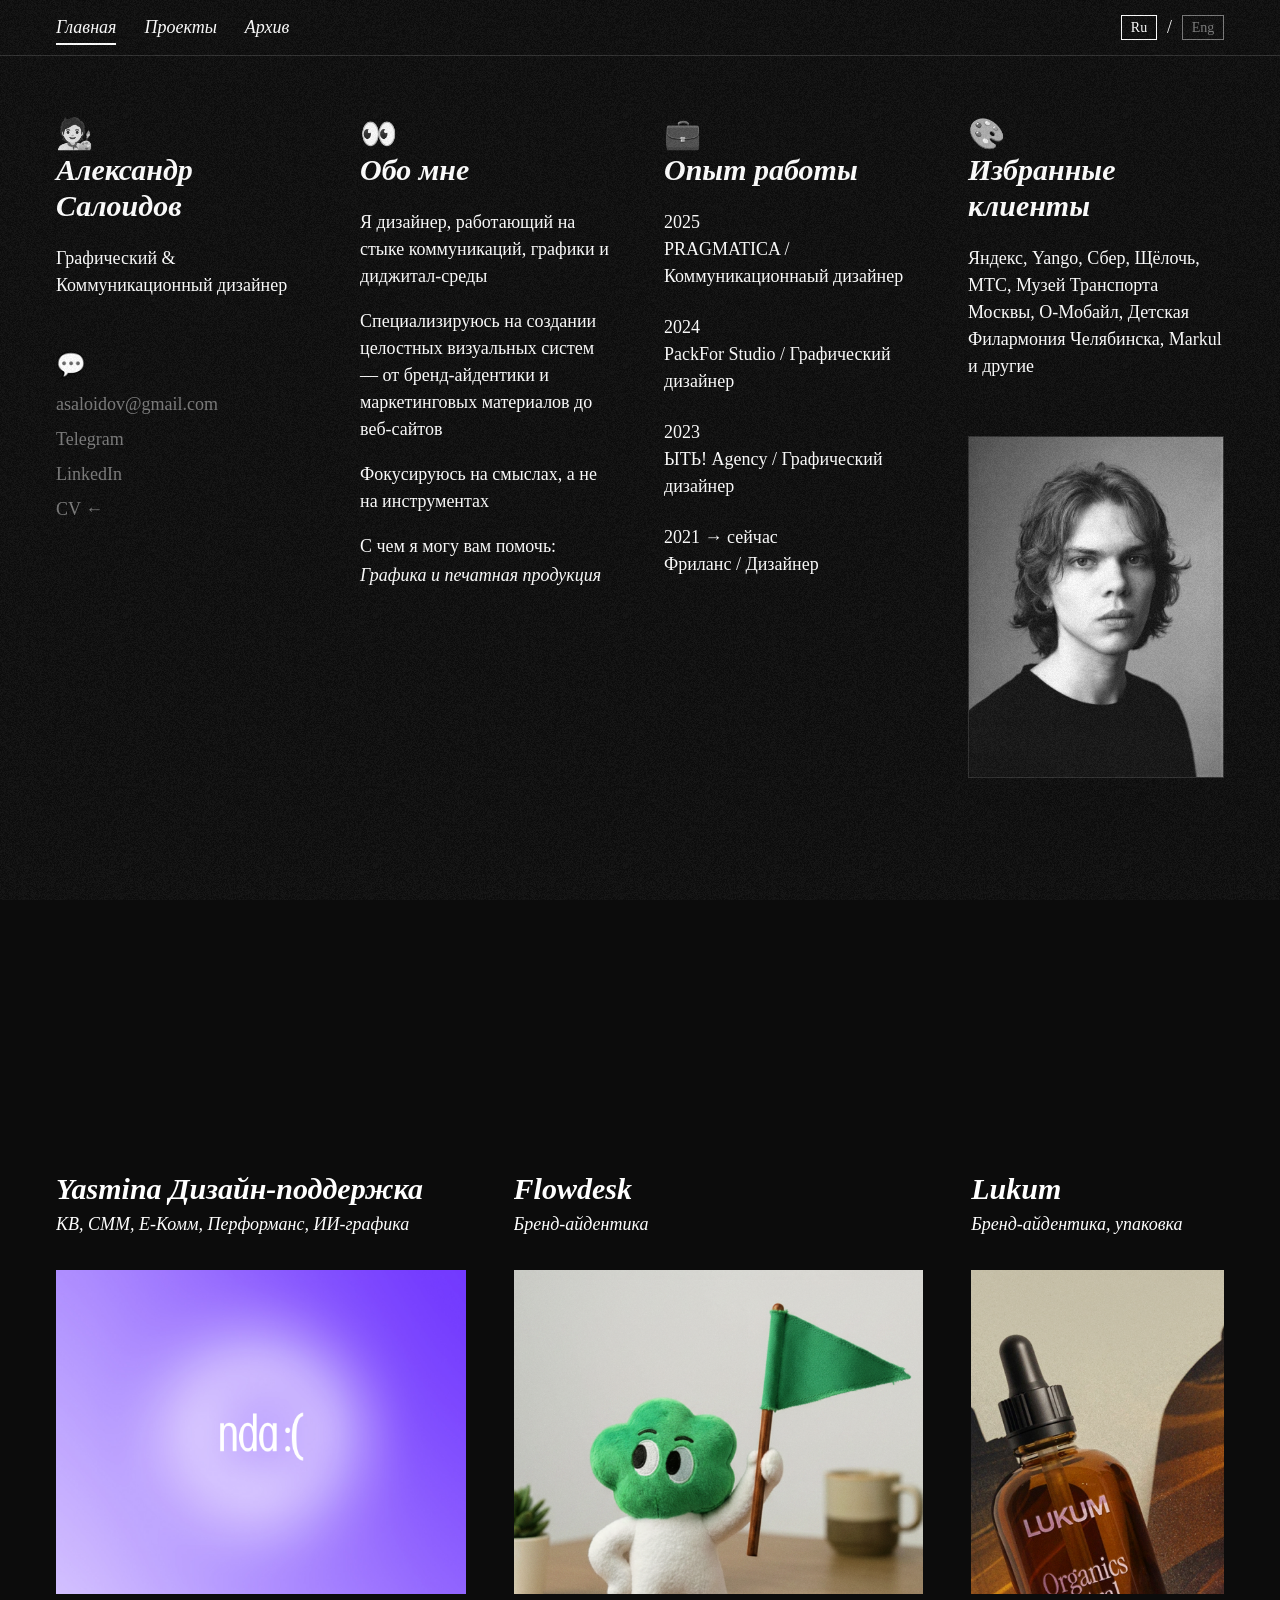
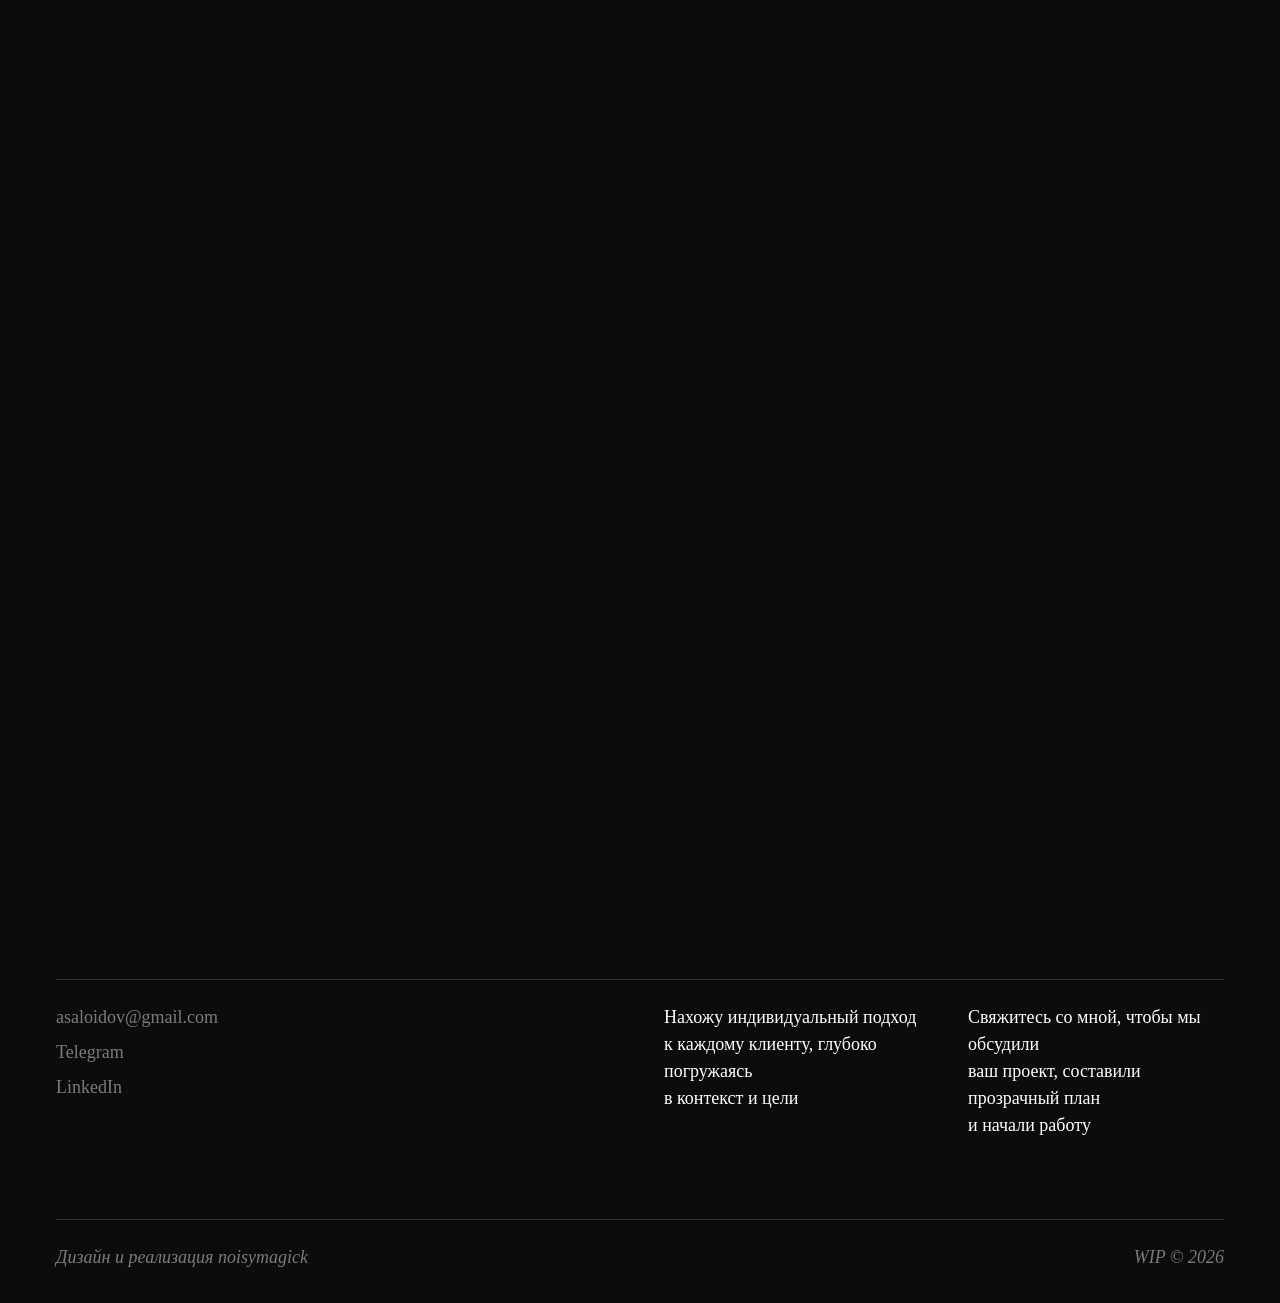
==== commit 40f489a6: "Обновление сайта: новый проект ym, обновление index.html, lang.json, script.js" ====
--- a/index.html
+++ b/index.html
@@ -271,7 +271,7 @@
 
         </a>
 
-        <a href="#" class="project-card" data-status="soon">
+        <a href="projects/ym/" class="project-card" data-status="active" data-project="projects/ym/">
 
             <div class="project-head">
 
--- a/style.css
+++ b/style.css
@@ -707,18 +707,12 @@
     .project-card:hover img {
         transform: scale(1);
     }
-    .project-card:hover .project-subtitle {
-        opacity: 1;
-    }
-    .project-card:hover .project-tags {
-        opacity: 1;
-    }
     .project-head {
-        padding-top: 20px;
+        padding-top: 30px;
     }
     .project-head {
         height: auto;
-        min-height: 80px;
+        min-height: 100px;
     }
     .project-head h3 {
         max-width: 100%;
@@ -728,11 +722,12 @@
     }
     .project-tags {
         display: block;
-        opacity: 1;
+        opacity: 1 !important;
         position: relative;
     }
     .project-subtitle {
-        opacity: 1;
+        display: block;
+        opacity: 1 !important;
         position: relative;
         background: none;
     }
